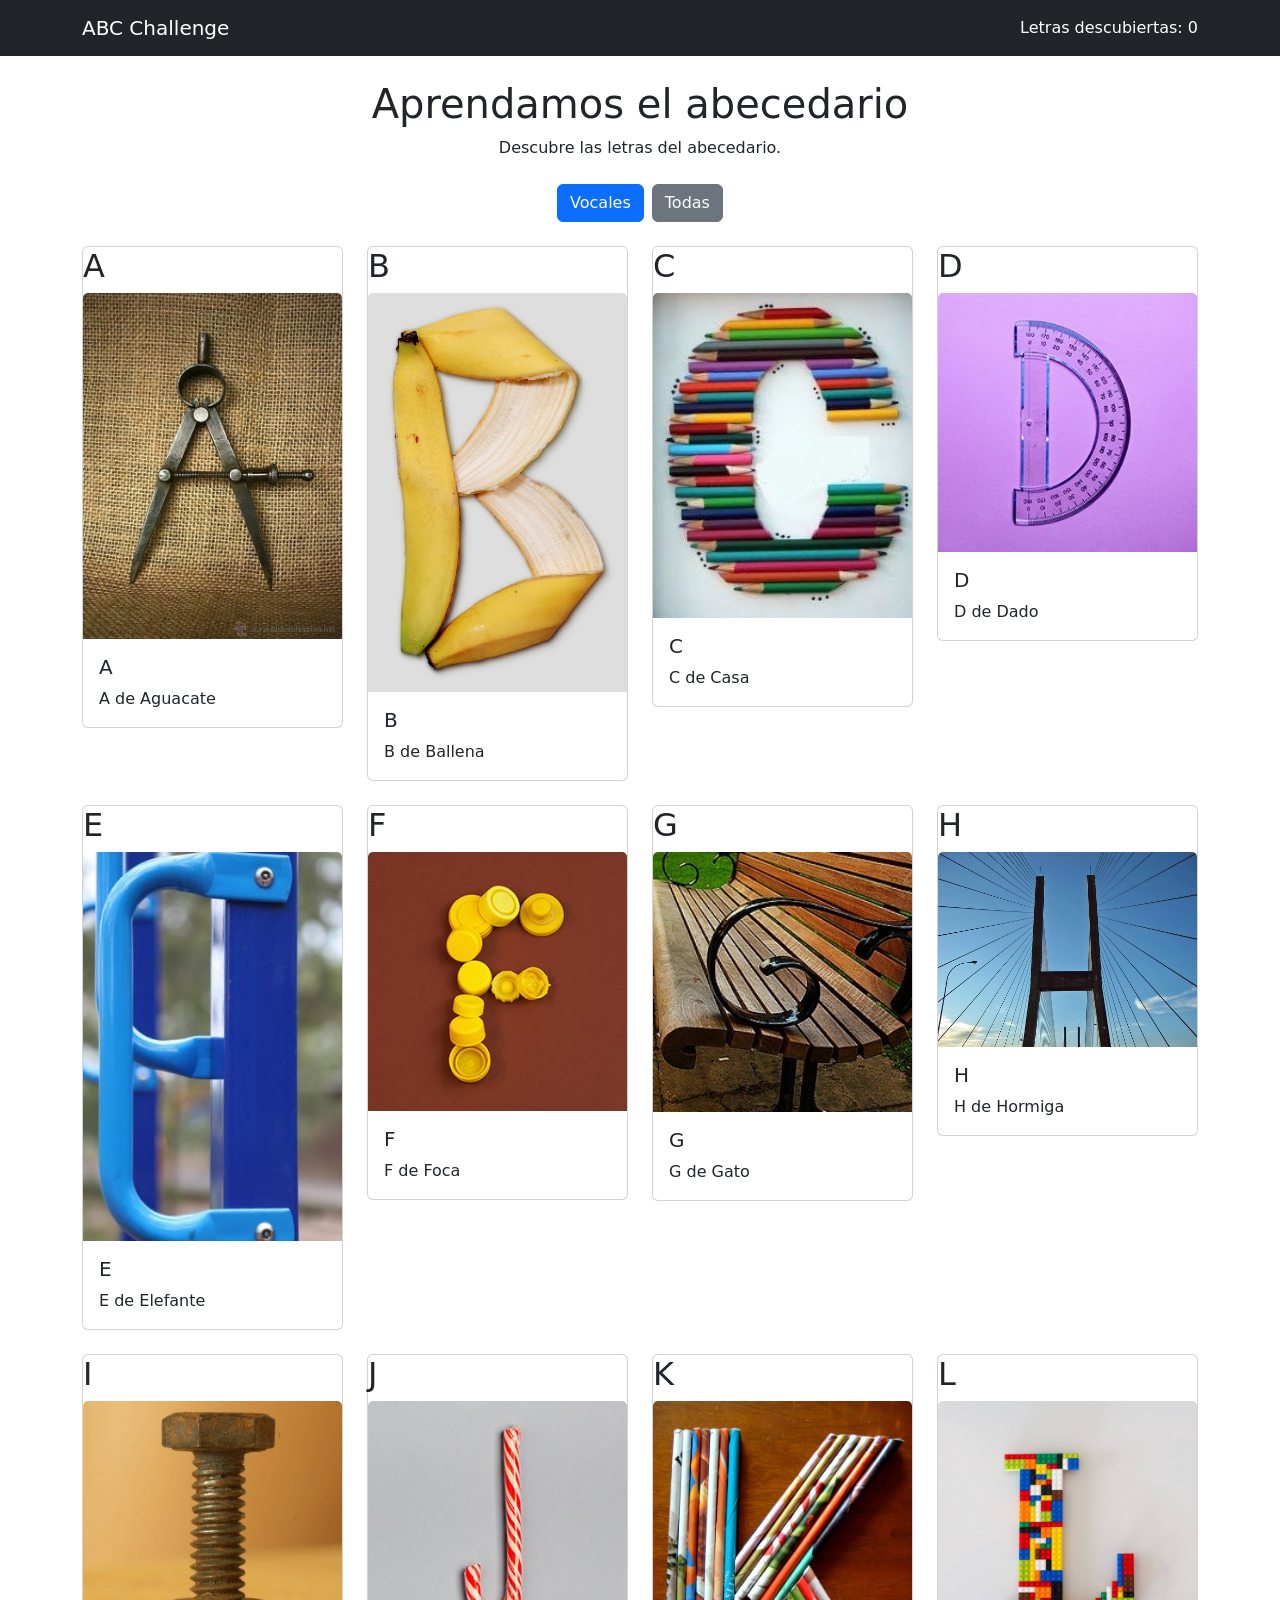
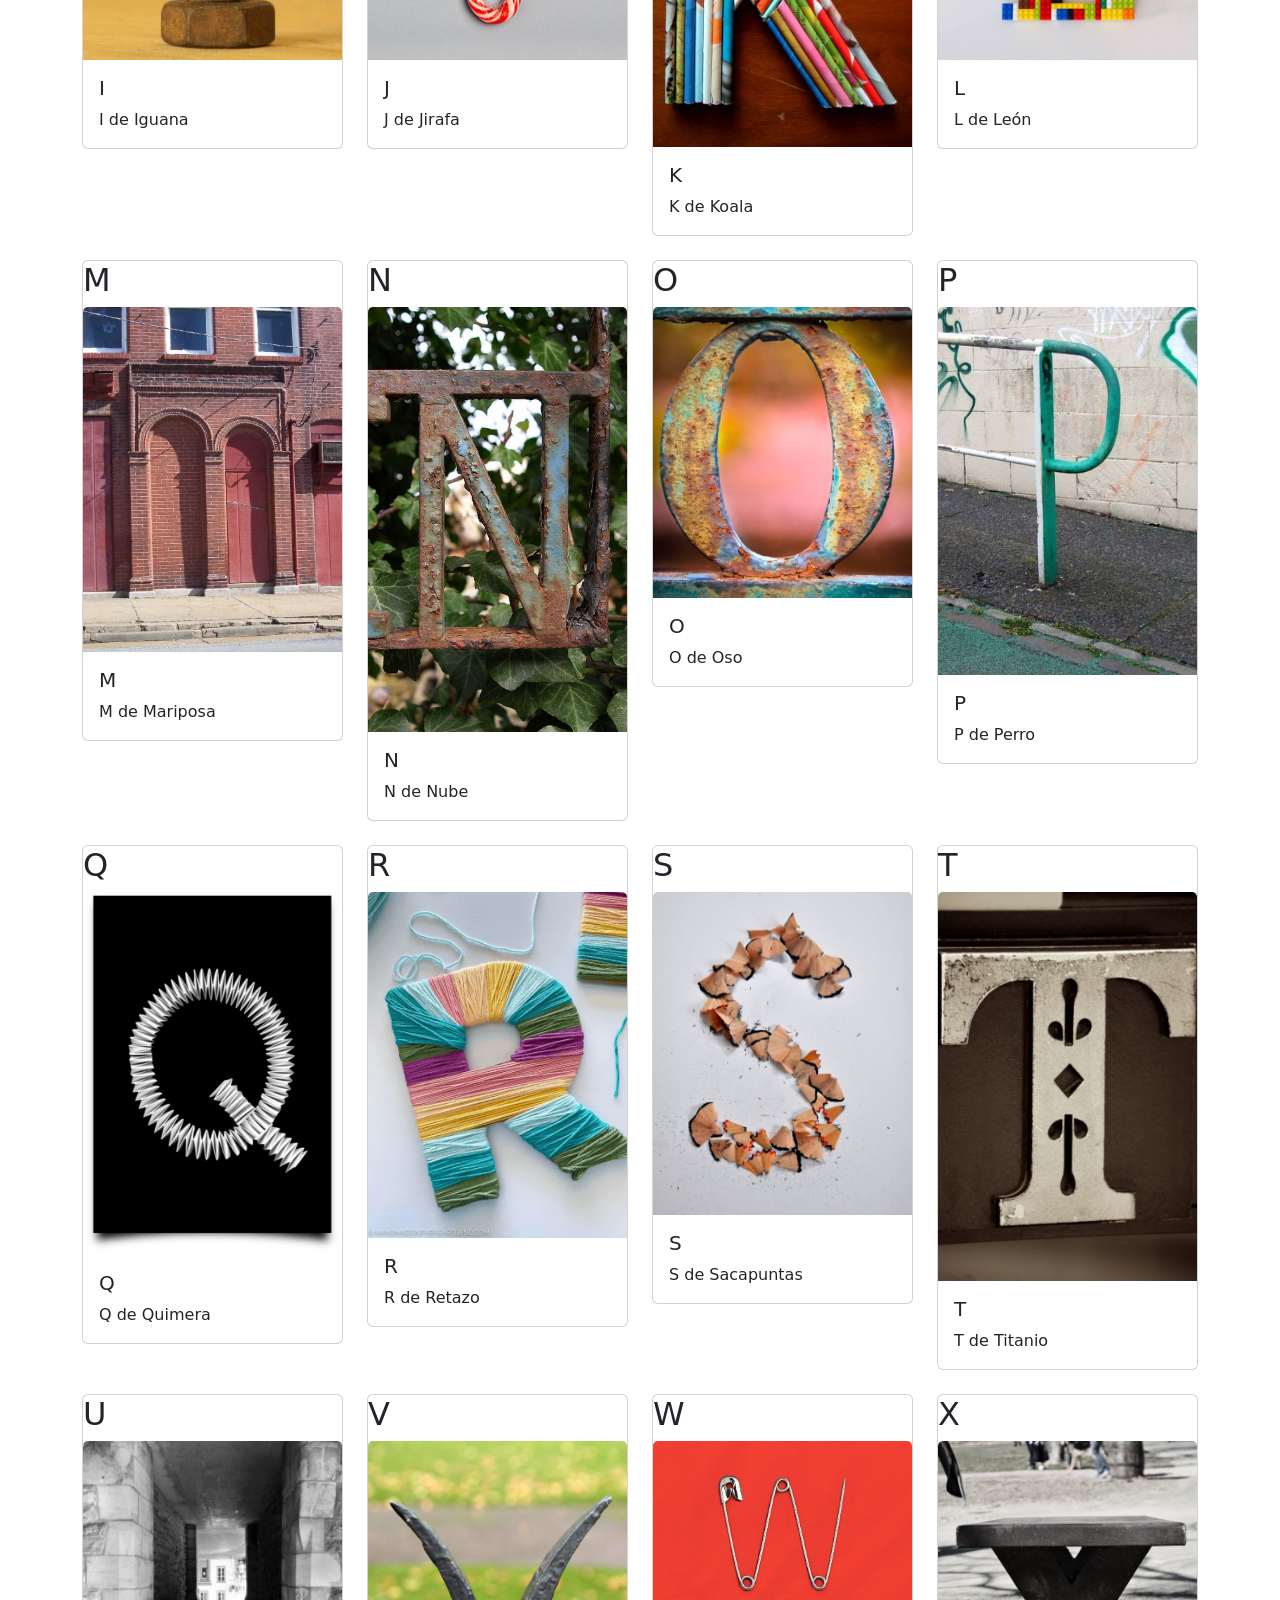
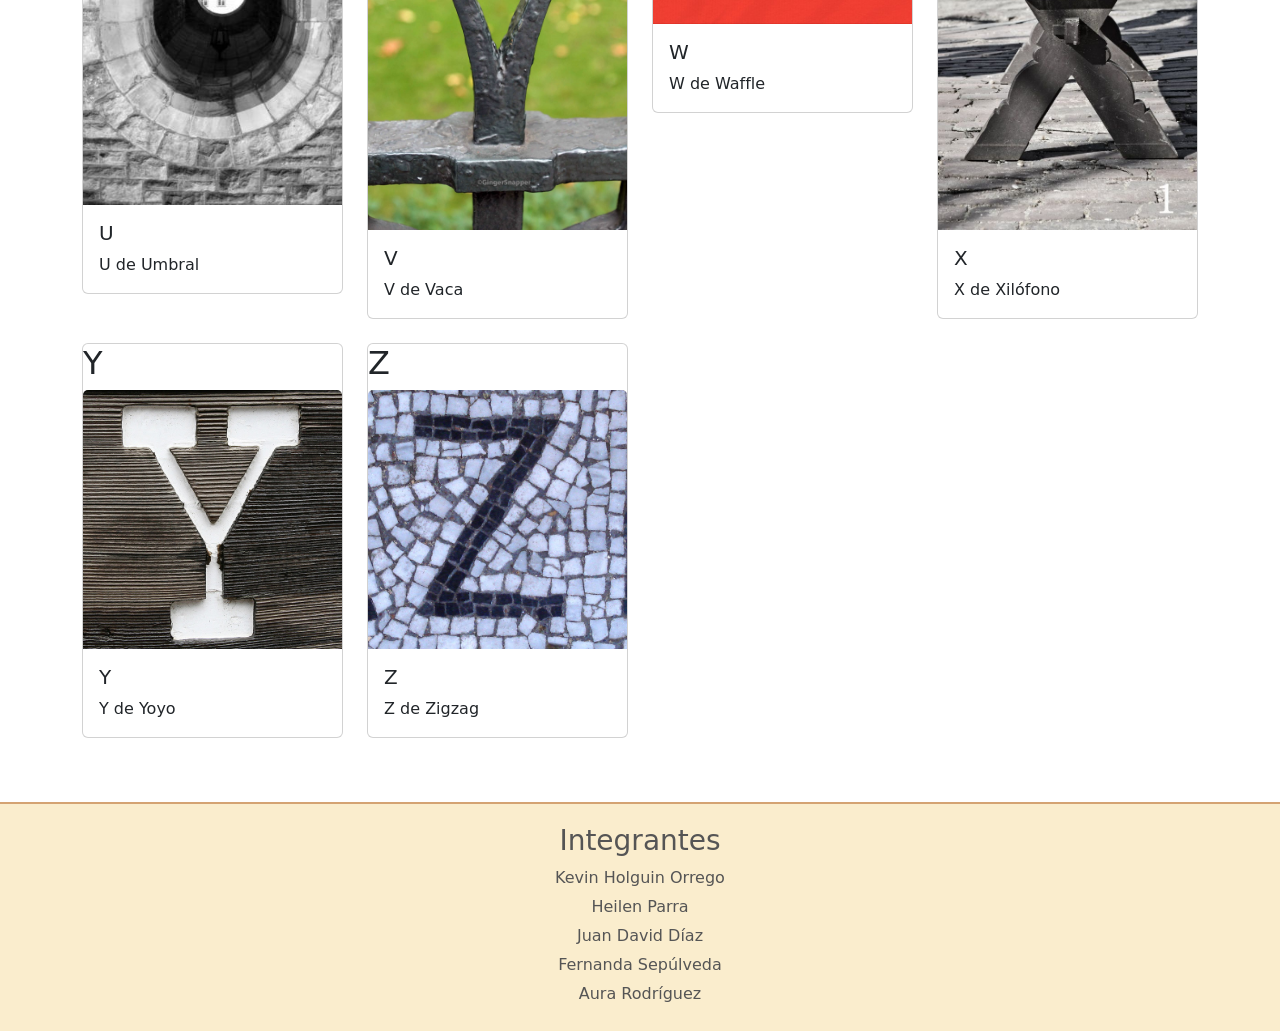
==== index.html @ 97fdddea "feat: update alphabet page and footer" ====
<!DOCTYPE html>
<html lang="es">

<head>
    <meta charset="UTF-8">
    <meta name="viewport" content="width=device-width, initial-scale=1.0">

    <title>ABC Challenge - Grupo 1</title>

    <!-- Bootstrap -->
    <link
        href="https://cdn.jsdelivr.net/npm/bootstrap@5.3.8/dist/css/bootstrap.min.css"
        rel="stylesheet"
        integrity="sha384-sRIl4kxILFvY47J16cr9ZwB07vP4J8+LH7qKQnuqkuIAvNWLzeN8tE5YBujZqJLB"
        crossorigin="anonymous"
    >

    <!-- CSS propio -->
    <link rel="stylesheet" href="style.css">
</head>

<body>

    <!-- ==================== NAVBAR ==================== -->

    <nav class="navbar navbar-dark bg-dark">
        <div class="container">

            <a class="navbar-brand" href="#">
                ABC Challenge
            </a>

            <span class="navbar-text text-white">
                Letras descubiertas:
                <span id="contador">0</span>
            </span>

        </div>
    </nav>


    <!-- ==================== CONTENIDO PRINCIPAL ==================== -->

    <main class="container py-4">

        <!-- Encabezado -->

        <header class="text-center mb-4">

            <h1>
                Aprendamos el abecedario
            </h1>

            <p>
                Descubre las letras del abecedario.
            </p>

        </header>


        <!-- ==================== FILTROS ==================== -->

        <div class="d-flex justify-content-center gap-2 mb-4">

            <button
                type="button"
                class="btn btn-primary"
                onclick="filtrarLetras('vocal')">
                Vocales
            </button>

            <button
                type="button"
                class="btn btn-secondary"
                onclick="filtrarLetras('todas')">
                Todas
            </button>

        </div>


        <!-- ==================== GALERÍA ==================== -->

        <section id="galeria" class="row g-4">


            <!-- ================================================= -->
            <!-- JUAN: A - F -->
            <!-- ================================================= -->


            <!-- A -->

            <div class="col-12 col-sm-6 col-md-4 col-lg-3">

                <div class="card flip-card" data-tipo="vocal">

                    <div class="card-front">
                        <h2>A</h2>
                    </div>

                    <div class="card-back">

                        <img
                            src="IMAGENES/Letra A.jpg"
                            class="card-img-top"
                            alt="Letra A">

                        <div class="card-body">

                            <h5 class="card-title">
                                A
                            </h5>

                            <p class="card-text">
                                A de Aguacate
                            </p>

                        </div>

                    </div>

                </div>

            </div>


            <!-- B -->

            <div class="col-12 col-sm-6 col-md-4 col-lg-3">

                <div class="card flip-card" data-tipo="consonante">

                    <div class="card-front">
                        <h2>B</h2>
                    </div>

                    <div class="card-back">

                        <img
                            src="IMAGENES/Letra B.jpg"
                            class="card-img-top"
                            alt="Letra B">

                        <div class="card-body">

                            <h5 class="card-title">
                                B
                            </h5>

                            <p class="card-text">
                                B de Ballena
                            </p>

                        </div>

                    </div>

                </div>

            </div>


            <!-- C -->

            <div class="col-12 col-sm-6 col-md-4 col-lg-3">

                <div class="card flip-card" data-tipo="consonante">

                    <div class="card-front">
                        <h2>C</h2>
                    </div>

                    <div class="card-back">

                        <img
                            src="IMAGENES/Letra C.jpg"
                            class="card-img-top"
                            alt="Letra C">

                        <div class="card-body">

                            <h5 class="card-title">
                                C
                            </h5>

                            <p class="card-text">
                                C de Casa
                            </p>

                        </div>

                    </div>

                </div>

            </div>


            <!-- D -->

            <div class="col-12 col-sm-6 col-md-4 col-lg-3">

                <div class="card flip-card" data-tipo="consonante">

                    <div class="card-front">
                        <h2>D</h2>
                    </div>

                    <div class="card-back">

                        <img
                            src="IMAGENES/Letra D.jpg"
                            class="card-img-top"
                            alt="Letra D">

                        <div class="card-body">

                            <h5 class="card-title">
                                D
                            </h5>

                            <p class="card-text">
                                D de Dado
                            </p>

                        </div>

                    </div>

                </div>

            </div>


            <!-- E -->

            <div class="col-12 col-sm-6 col-md-4 col-lg-3">

                <div class="card flip-card" data-tipo="vocal">

                    <div class="card-front">
                        <h2>E</h2>
                    </div>

                    <div class="card-back">

                        <img
                            src="IMAGENES/Letra E.jpg"
                            class="card-img-top"
                            alt="Letra E">

                        <div class="card-body">

                            <h5 class="card-title">
                                E
                            </h5>

                            <p class="card-text">
                                E de Elefante
                            </p>

                        </div>

                    </div>

                </div>

            </div>


            <!-- F -->

            <div class="col-12 col-sm-6 col-md-4 col-lg-3">

                <div class="card flip-card" data-tipo="consonante">

                    <div class="card-front">
                        <h2>F</h2>
                    </div>

                    <div class="card-back">

                        <img
                            src="IMAGENES/Letra F.jpg"
                            class="card-img-top"
                            alt="Letra F">

                        <div class="card-body">

                            <h5 class="card-title">
                                F
                            </h5>

                            <p class="card-text">
                                F de Foca
                            </p>

                        </div>

                    </div>

                </div>

            </div>


            <!-- ================================================= -->
            <!-- HEILEN: G - K -->
            <!-- ================================================= -->


            <!-- G -->

            <div class="col-12 col-sm-6 col-md-4 col-lg-3">

                <div class="card flip-card" data-tipo="consonante">

                    <div class="card-front">
                        <h2>G</h2>
                    </div>

                    <div class="card-back">

                        <img
                            src="IMAGENES/Letra G.jpg"
                            class="card-img-top"
                            alt="Letra G">

                        <div class="card-body">

                            <h5 class="card-title">
                                G
                            </h5>

                            <p class="card-text">
                                G de Gato
                            </p>

                        </div>

                    </div>

                </div>

            </div>


            <!-- H -->

            <div class="col-12 col-sm-6 col-md-4 col-lg-3">

                <div class="card flip-card" data-tipo="consonante">

                    <div class="card-front">
                        <h2>H</h2>
                    </div>

                    <div class="card-back">

                        <img
                            src="IMAGENES/Letra H.jpg"
                            class="card-img-top"
                            alt="Letra H">

                        <div class="card-body">

                            <h5 class="card-title">
                                H
                            </h5>

                            <p class="card-text">
                                H de Hormiga
                            </p>

                        </div>

                    </div>

                </div>

            </div>


            <!-- I -->

            <div class="col-12 col-sm-6 col-md-4 col-lg-3">

                <div class="card flip-card" data-tipo="vocal">

                    <div class="card-front">
                        <h2>I</h2>
                    </div>

                    <div class="card-back">

                        <img
                            src="IMAGENES/Letra I.jpg"
                            class="card-img-top"
                            alt="Letra I">

                        <div class="card-body">

                            <h5 class="card-title">
                                I
                            </h5>

                            <p class="card-text">
                                I de Iguana
                            </p>

                        </div>

                    </div>

                </div>

            </div>


            <!-- J -->

            <div class="col-12 col-sm-6 col-md-4 col-lg-3">

                <div class="card flip-card" data-tipo="consonante">

                    <div class="card-front">
                        <h2>J</h2>
                    </div>

                    <div class="card-back">

                        <img
                            src="IMAGENES/Letra J.jpg"
                            class="card-img-top"
                            alt="Letra J">

                        <div class="card-body">

                            <h5 class="card-title">
                                J
                            </h5>

                            <p class="card-text">
                                J de Jirafa
                            </p>

                        </div>

                    </div>

                </div>

            </div>


            <!-- K -->

            <div class="col-12 col-sm-6 col-md-4 col-lg-3">

                <div class="card flip-card" data-tipo="consonante">

                    <div class="card-front">
                        <h2>K</h2>
                    </div>

                    <div class="card-back">

                        <img
                            src="IMAGENES/Letra K.jpg"
                            class="card-img-top"
                            alt="Letra K">

                        <div class="card-body">

                            <h5 class="card-title">
                                K
                            </h5>

                            <p class="card-text">
                                K de Koala
                            </p>

                        </div>

                    </div>

                </div>

            </div>


            <!-- ================================================= -->
            <!-- FER: L - P -->
            <!-- ================================================= -->


            <!-- L -->

            <div class="col-12 col-sm-6 col-md-4 col-lg-3">

                <div class="card flip-card" data-tipo="consonante">

                    <div class="card-front">
                        <h2>L</h2>
                    </div>

                    <div class="card-back">

                        <img
                            src="IMAGENES/Letra L.jpg"
                            class="card-img-top"
                            alt="Letra L">

                        <div class="card-body">

                            <h5 class="card-title">
                                L
                            </h5>

                            <p class="card-text">
                                L de León
                            </p>

                        </div>

                    </div>

                </div>

            </div>


            <!-- M -->

            <div class="col-12 col-sm-6 col-md-4 col-lg-3">

                <div class="card flip-card" data-tipo="consonante">

                    <div class="card-front">
                        <h2>M</h2>
                    </div>

                    <div class="card-back">

                        <img
                            src="IMAGENES/Letra M.jpg"
                            class="card-img-top"
                            alt="Letra M">

                        <div class="card-body">

                            <h5 class="card-title">
                                M
                            </h5>

                            <p class="card-text">
                                M de Mariposa
                            </p>

                        </div>

                    </div>

                </div>

            </div>


            <!-- N -->

            <div class="col-12 col-sm-6 col-md-4 col-lg-3">

                <div class="card flip-card" data-tipo="consonante">

                    <div class="card-front">
                        <h2>N</h2>
                    </div>

                    <div class="card-back">

                        <img
                            src="IMAGENES/Letra N.jpg"
                            class="card-img-top"
                            alt="Letra N">

                        <div class="card-body">

                            <h5 class="card-title">
                                N
                            </h5>

                            <p class="card-text">
                                N de Nube
                            </p>

                        </div>

                    </div>

                </div>

            </div>


            <!-- O -->

            <div class="col-12 col-sm-6 col-md-4 col-lg-3">

                <div class="card flip-card" data-tipo="vocal">

                    <div class="card-front">
                        <h2>O</h2>
                    </div>

                    <div class="card-back">

                        <img
                            src="IMAGENES/Letra O.jpg"
                            class="card-img-top"
                            alt="Letra O">

                        <div class="card-body">

                            <h5 class="card-title">
                                O
                            </h5>

                            <p class="card-text">
                                O de Oso
                            </p>

                        </div>

                    </div>

                </div>

            </div>


            <!-- P -->

            <div class="col-12 col-sm-6 col-md-4 col-lg-3">

                <div class="card flip-card" data-tipo="consonante">

                    <div class="card-front">
                        <h2>P</h2>
                    </div>

                    <div class="card-back">

                        <img
                            src="IMAGENES/Letra P.jpg"
                            class="card-img-top"
                            alt="Letra P">

                        <div class="card-body">

                            <h5 class="card-title">
                                P
                            </h5>

                            <p class="card-text">
                                P de Perro
                            </p>

                        </div>

                    </div>

                </div>

            </div>


            <!-- ================================================= -->
            <!-- AURA: Q - U -->
            <!-- ================================================= -->


            <!-- Q -->

            <div class="col-12 col-sm-6 col-md-4 col-lg-3">

                <div class="card flip-card" data-tipo="consonante">

                    <div class="card-front">
                        <h2>Q</h2>
                    </div>

                    <div class="card-back">

                        <img
                            src="IMAGENES/Letra Q.jpg"
                            class="card-img-top"
                            alt="Letra Q">

                        <div class="card-body">

                            <h5 class="card-title">
                                Q
                            </h5>

                            <p class="card-text">
                                Q de Quimera
                            </p>

                        </div>

                    </div>

                </div>

            </div>


            <!-- R -->

            <div class="col-12 col-sm-6 col-md-4 col-lg-3">

                <div class="card flip-card" data-tipo="consonante">

                    <div class="card-front">
                        <h2>R</h2>
                    </div>

                    <div class="card-back">

                        <img
                            src="IMAGENES/Letra R.jpg"
                            class="card-img-top"
                            alt="Letra R">

                        <div class="card-body">

                            <h5 class="card-title">
                                R
                            </h5>

                            <p class="card-text">
                                R de Retazo
                            </p>

                        </div>

                    </div>

                </div>

            </div>


            <!-- S -->

            <div class="col-12 col-sm-6 col-md-4 col-lg-3">

                <div class="card flip-card" data-tipo="consonante">

                    <div class="card-front">
                        <h2>S</h2>
                    </div>

                    <div class="card-back">

                        <img
                            src="IMAGENES/Letra S.jpg"
                            class="card-img-top"
                            alt="Letra S">

                        <div class="card-body">

                            <h5 class="card-title">
                                S
                            </h5>

                            <p class="card-text">
                                S de Sacapuntas
                            </p>

                        </div>

                    </div>

                </div>

            </div>


            <!-- T -->

            <div class="col-12 col-sm-6 col-md-4 col-lg-3">

                <div class="card flip-card" data-tipo="consonante">

                    <div class="card-front">
                        <h2>T</h2>
                    </div>

                    <div class="card-back">

                        <img
                            src="IMAGENES/Letra T.jpg"
                            class="card-img-top"
                            alt="Letra T">

                        <div class="card-body">

                            <h5 class="card-title">
                                T
                            </h5>

                            <p class="card-text">
                                T de Titanio
                            </p>

                        </div>

                    </div>

                </div>

            </div>


            <!-- U -->

            <div class="col-12 col-sm-6 col-md-4 col-lg-3">

                <div class="card flip-card" data-tipo="vocal">

                    <div class="card-front">
                        <h2>U</h2>
                    </div>

                    <div class="card-back">

                        <img
                            src="IMAGENES/Letra U.jpg"
                            class="card-img-top"
                            alt="Letra U">

                        <div class="card-body">

                            <h5 class="card-title">
                                U
                            </h5>

                            <p class="card-text">
                                U de Umbral
                            </p>

                        </div>

                    </div>

                </div>

            </div>


            <!-- ================================================= -->
            <!-- KEVIN: V - Z -->
            <!-- ================================================= -->


            <!-- V -->

            <div class="col-12 col-sm-6 col-md-4 col-lg-3">

                <div class="card flip-card" data-tipo="consonante">

                    <div class="card-front">
                        <h2>V</h2>
                    </div>

                    <div class="card-back">

                        <img
                            src="IMAGENES/Letra V.jpg"
                            class="card-img-top"
                            alt="Letra V">

                        <div class="card-body">

                            <h5 class="card-title">
                                V
                            </h5>

                            <p class="card-text">
                                V de Vaca
                            </p>

                        </div>

                    </div>

                </div>

            </div>


            <!-- W -->

            <div class="col-12 col-sm-6 col-md-4 col-lg-3">

                <div class="card flip-card" data-tipo="consonante">

                    <div class="card-front">
                        <h2>W</h2>
                    </div>

                    <div class="card-back">

                        <img
                            src="IMAGENES/Letra W.jpg"
                            class="card-img-top"
                            alt="Letra W">

                        <div class="card-body">

                            <h5 class="card-title">
                                W
                            </h5>

                            <p class="card-text">
                                W de Waffle
                            </p>

                        </div>

                    </div>

                </div>

            </div>


            <!-- X -->

            <div class="col-12 col-sm-6 col-md-4 col-lg-3">

                <div class="card flip-card" data-tipo="consonante">

                    <div class="card-front">
                        <h2>X</h2>
                    </div>

                    <div class="card-back">

                        <img
                            src="IMAGENES/Letra X.jpg"
                            class="card-img-top"
                            alt="Letra X">

                        <div class="card-body">

                            <h5 class="card-title">
                                X
                            </h5>

                            <p class="card-text">
                                X de Xilófono
                            </p>

                        </div>

                    </div>

                </div>

            </div>


            <!-- Y -->

            <div class="col-12 col-sm-6 col-md-4 col-lg-3">

                <div class="card flip-card" data-tipo="consonante">

                    <div class="card-front">
                        <h2>Y</h2>
                    </div>

                    <div class="card-back">

                        <img
                            src="IMAGENES/Letra Y.jpg"
                            class="card-img-top"
                            alt="Letra Y">

                        <div class="card-body">

                            <h5 class="card-title">
                                Y
                            </h5>

                            <p class="card-text">
                                Y de Yoyo
                            </p>

                        </div>

                    </div>

                </div>

            </div>


            <!-- Z -->

            <div class="col-12 col-sm-6 col-md-4 col-lg-3">

                <div class="card flip-card" data-tipo="consonante">

                    <div class="card-front">
                        <h2>Z</h2>
                    </div>

                    <div class="card-back">

                        <img
                            src="IMAGENES/Letra Z.jpg"
                            class="card-img-top"
                            alt="Letra Z">

                        <div class="card-body">

                            <h5 class="card-title">
                                Z
                            </h5>

                            <p class="card-text">
                                Z de Zigzag
                            </p>

                        </div>

                    </div>

                </div>

            </div>

        </section>

    </main>


    <!-- ==================== FOOTER ==================== -->

    <footer>

        <h3>Integrantes</h3>

        <ul>

            <li>Kevin Holguin Orrego</li>
            <li>Heilen Parra</li>
            <li>Juan David Díaz</li>
            <li>Fernanda Sepúlveda</li>
            <li>Aura Rodríguez</li>

        </ul>

    </footer>


    <!-- ==================== JAVASCRIPT ==================== -->

    <script src="script.js"></script>

</body>

</html>
---- style.css ----
footer {
    background-color: #faedcd;
    color: #555;
    text-align: center;
    padding: 20px;
    margin-top: 40px;
    border-top: 2px solid #d4a373;
}

footer ul {
    list-style: none;
    padding: 0;
    margin: 0;
}

footer li {
    margin: 5px 0;
}
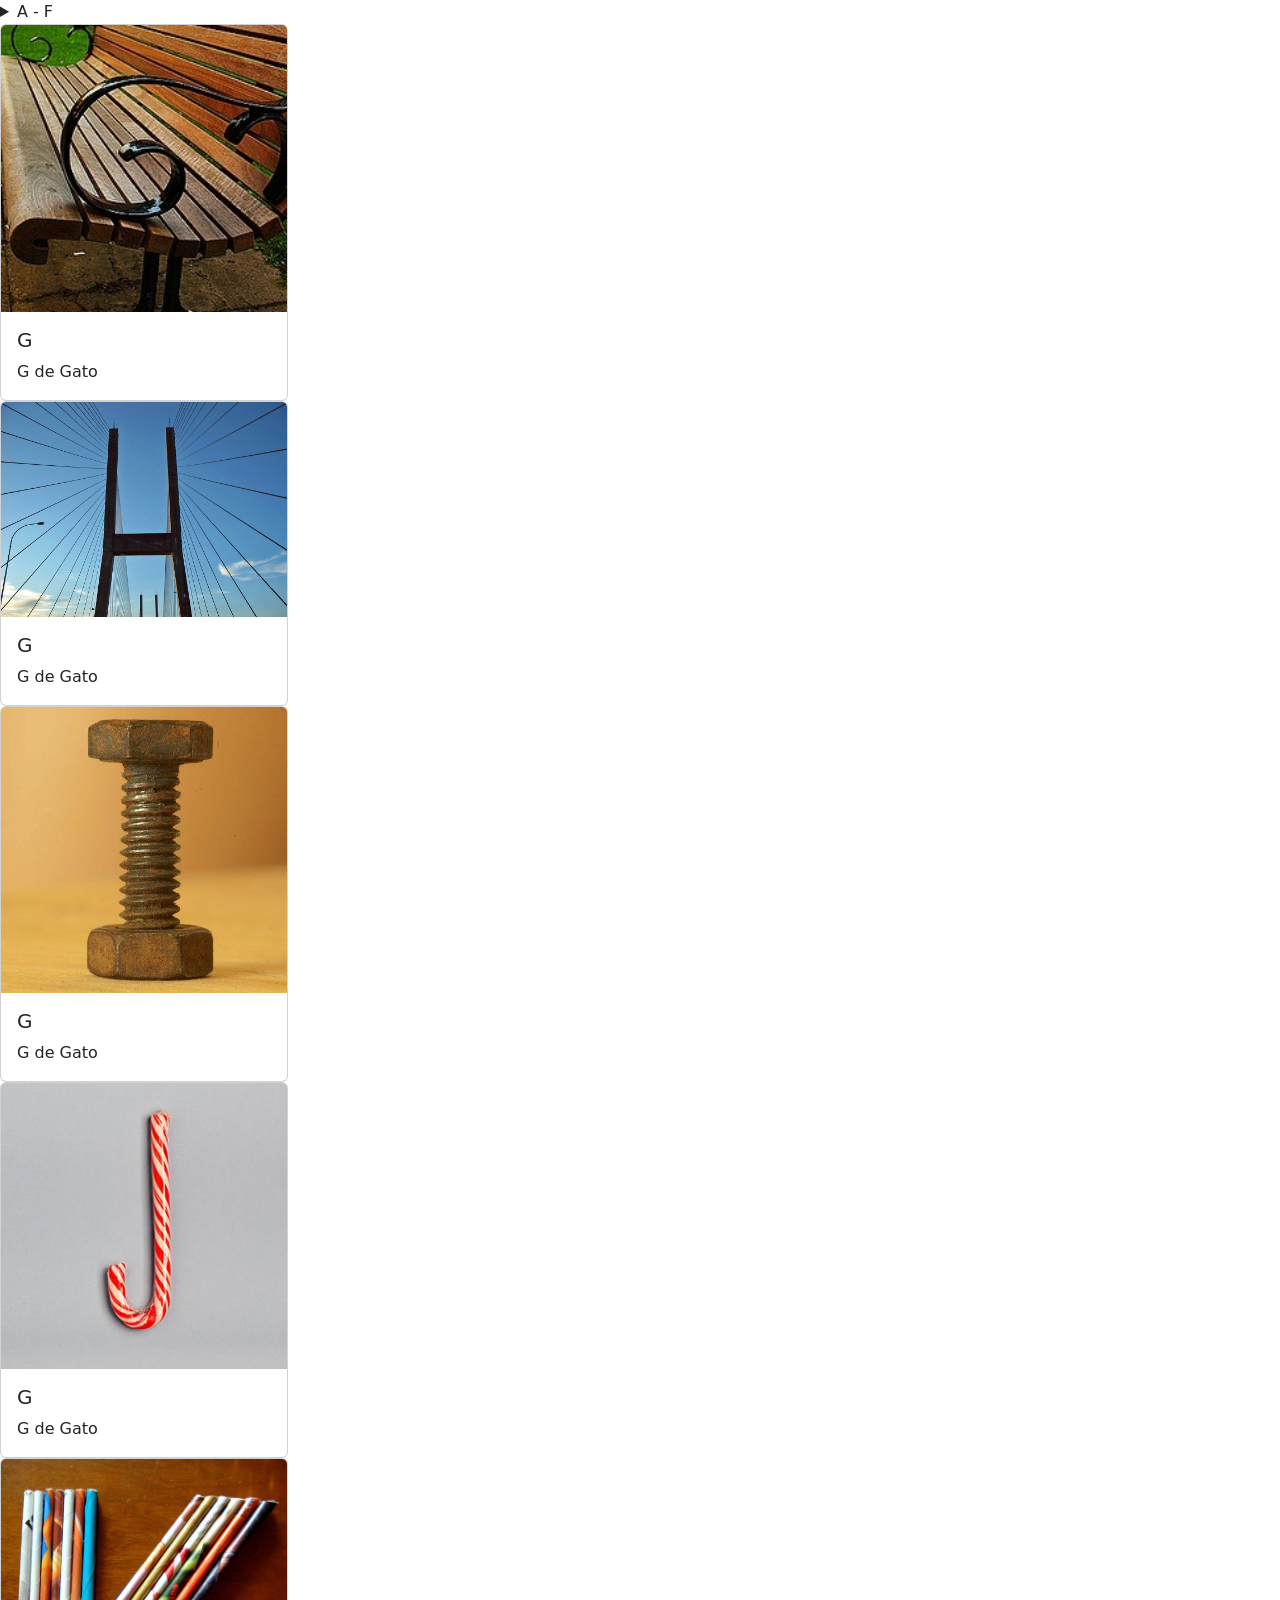
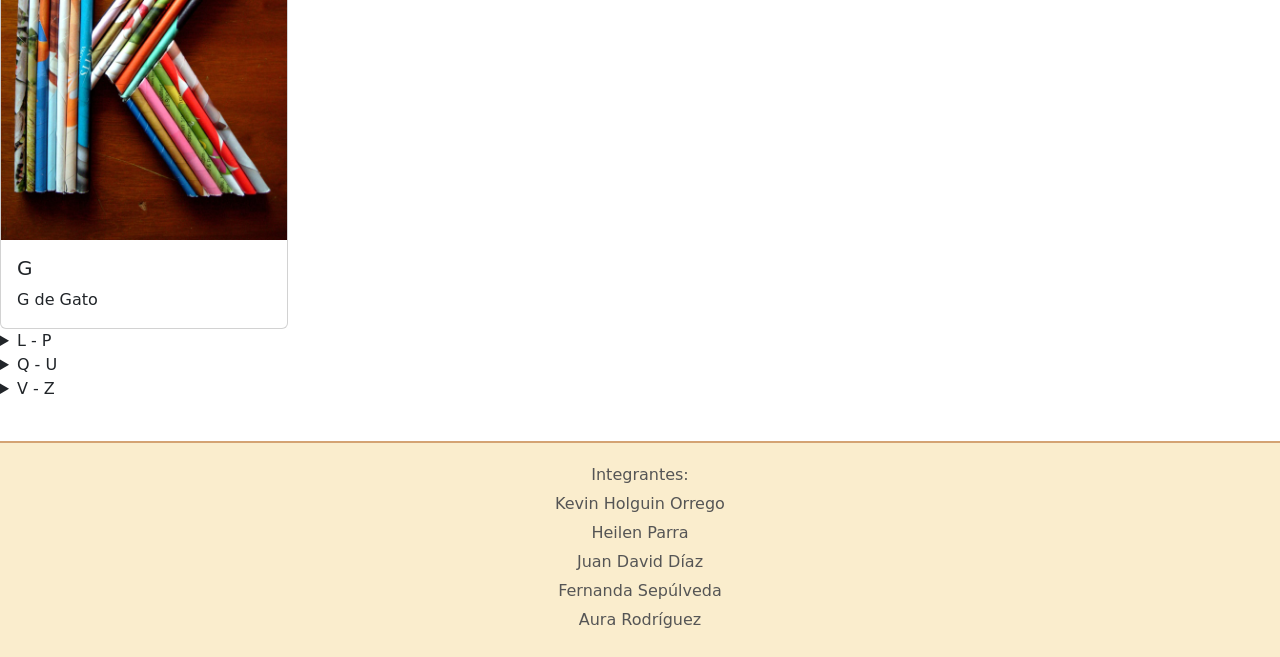
==== commit 7fa8f8df: "Fix image paths in index.html" ====
--- a/index.html
+++ b/index.html
@@ -1,1077 +1,206 @@
 <!DOCTYPE html>
-<html lang="es">
-
+<html lang="en">
 <head>
     <meta charset="UTF-8">
     <meta name="viewport" content="width=device-width, initial-scale=1.0">
-
-    <title>ABC Challenge - Grupo 1</title>
-
-    <!-- Bootstrap -->
-    <link
-        href="https://cdn.jsdelivr.net/npm/bootstrap@5.3.8/dist/css/bootstrap.min.css"
-        rel="stylesheet"
-        integrity="sha384-sRIl4kxILFvY47J16cr9ZwB07vP4J8+LH7qKQnuqkuIAvNWLzeN8tE5YBujZqJLB"
-        crossorigin="anonymous"
-    >
-
-    <!-- CSS propio -->
+    <title>Laboratorio ABC - Grupo 1</title>
+    <link href="https://cdn.jsdelivr.net/npm/bootstrap@5.3.8/dist/css/bootstrap.min.css" rel="stylesheet" integrity="sha384-sRIl4kxILFvY47J16cr9ZwB07vP4J8+LH7qKQnuqkuIAvNWLzeN8tE5YBujZqJLB" crossorigin="anonymous">
     <link rel="stylesheet" href="style.css">
 </head>
 
+
+
 <body>
-
-    <!-- ==================== NAVBAR ==================== -->
-
-    <nav class="navbar navbar-dark bg-dark">
-        <div class="container">
-
-            <a class="navbar-brand" href="#">
-                ABC Challenge
-            </a>
-
-            <span class="navbar-text text-white">
-                Letras descubiertas:
-                <span id="contador">0</span>
-            </span>
-
-        </div>
-    </nav>
-
-
-    <!-- ==================== CONTENIDO PRINCIPAL ==================== -->
-
-    <main class="container py-4">
-
-        <!-- Encabezado -->
-
-        <header class="text-center mb-4">
-
-            <h1>
-                Aprendamos el abecedario
-            </h1>
-
-            <p>
-                Descubre las letras del abecedario.
-            </p>
-
-        </header>
-
-
-        <!-- ==================== FILTROS ==================== -->
-
-        <div class="d-flex justify-content-center gap-2 mb-4">
-
-            <button
-                type="button"
-                class="btn btn-primary"
-                onclick="filtrarLetras('vocal')">
-                Vocales
-            </button>
-
-            <button
-                type="button"
-                class="btn btn-secondary"
-                onclick="filtrarLetras('todas')">
-                Todas
-            </button>
-
-        </div>
-
-
-        <!-- ==================== GALERÍA ==================== -->
-
-        <section id="galeria" class="row g-4">
-
-
-            <!-- ================================================= -->
-            <!-- JUAN: A - F -->
-            <!-- ================================================= -->
-
-
-            <!-- A -->
-
-            <div class="col-12 col-sm-6 col-md-4 col-lg-3">
-
-                <div class="card flip-card" data-tipo="vocal">
-
-                    <div class="card-front">
-                        <h2>A</h2>
-                    </div>
-
-                    <div class="card-back">
-
-                        <img
-                            src="IMAGENES/Letra A.jpg"
-                            class="card-img-top"
-                            alt="Letra A">
-
-                        <div class="card-body">
-
-                            <h5 class="card-title">
-                                A
-                            </h5>
-
-                            <p class="card-text">
-                                A de Aguacate
-                            </p>
-
-                        </div>
-
-                    </div>
-
-                </div>
-
-            </div>
-
-
-            <!-- B -->
-
-            <div class="col-12 col-sm-6 col-md-4 col-lg-3">
-
-                <div class="card flip-card" data-tipo="consonante">
-
-                    <div class="card-front">
-                        <h2>B</h2>
-                    </div>
-
-                    <div class="card-back">
-
-                        <img
-                            src="IMAGENES/Letra B.jpg"
-                            class="card-img-top"
-                            alt="Letra B">
-
-                        <div class="card-body">
-
-                            <h5 class="card-title">
-                                B
-                            </h5>
-
-                            <p class="card-text">
-                                B de Ballena
-                            </p>
-
-                        </div>
-
-                    </div>
-
-                </div>
-
-            </div>
-
-
-            <!-- C -->
-
-            <div class="col-12 col-sm-6 col-md-4 col-lg-3">
-
-                <div class="card flip-card" data-tipo="consonante">
-
-                    <div class="card-front">
-                        <h2>C</h2>
-                    </div>
-
-                    <div class="card-back">
-
-                        <img
-                            src="IMAGENES/Letra C.jpg"
-                            class="card-img-top"
-                            alt="Letra C">
-
-                        <div class="card-body">
-
-                            <h5 class="card-title">
-                                C
-                            </h5>
-
-                            <p class="card-text">
-                                C de Casa
-                            </p>
-
-                        </div>
-
-                    </div>
-
-                </div>
-
-            </div>
-
-
-            <!-- D -->
-
-            <div class="col-12 col-sm-6 col-md-4 col-lg-3">
-
-                <div class="card flip-card" data-tipo="consonante">
-
-                    <div class="card-front">
-                        <h2>D</h2>
-                    </div>
-
-                    <div class="card-back">
-
-                        <img
-                            src="IMAGENES/Letra D.jpg"
-                            class="card-img-top"
-                            alt="Letra D">
-
-                        <div class="card-body">
-
-                            <h5 class="card-title">
-                                D
-                            </h5>
-
-                            <p class="card-text">
-                                D de Dado
-                            </p>
-
-                        </div>
-
-                    </div>
-
-                </div>
-
-            </div>
-
-
-            <!-- E -->
-
-            <div class="col-12 col-sm-6 col-md-4 col-lg-3">
-
-                <div class="card flip-card" data-tipo="vocal">
-
-                    <div class="card-front">
-                        <h2>E</h2>
-                    </div>
-
-                    <div class="card-back">
-
-                        <img
-                            src="IMAGENES/Letra E.jpg"
-                            class="card-img-top"
-                            alt="Letra E">
-
-                        <div class="card-body">
-
-                            <h5 class="card-title">
-                                E
-                            </h5>
-
-                            <p class="card-text">
-                                E de Elefante
-                            </p>
-
-                        </div>
-
-                    </div>
-
-                </div>
-
-            </div>
-
-
-            <!-- F -->
-
-            <div class="col-12 col-sm-6 col-md-4 col-lg-3">
-
-                <div class="card flip-card" data-tipo="consonante">
-
-                    <div class="card-front">
-                        <h2>F</h2>
-                    </div>
-
-                    <div class="card-back">
-
-                        <img
-                            src="IMAGENES/Letra F.jpg"
-                            class="card-img-top"
-                            alt="Letra F">
-
-                        <div class="card-body">
-
-                            <h5 class="card-title">
-                                F
-                            </h5>
-
-                            <p class="card-text">
-                                F de Foca
-                            </p>
-
-                        </div>
-
-                    </div>
-
-                </div>
-
-            </div>
-
-
-            <!-- ================================================= -->
-            <!-- HEILEN: G - K -->
-            <!-- ================================================= -->
-
-
-            <!-- G -->
-
-            <div class="col-12 col-sm-6 col-md-4 col-lg-3">
-
-                <div class="card flip-card" data-tipo="consonante">
-
-                    <div class="card-front">
-                        <h2>G</h2>
-                    </div>
-
-                    <div class="card-back">
-
-                        <img
-                            src="IMAGENES/Letra G.jpg"
-                            class="card-img-top"
-                            alt="Letra G">
-
-                        <div class="card-body">
-
-                            <h5 class="card-title">
-                                G
-                            </h5>
-
-                            <p class="card-text">
-                                G de Gato
-                            </p>
-
-                        </div>
-
-                    </div>
-
-                </div>
-
-            </div>
-
-
-            <!-- H -->
-
-            <div class="col-12 col-sm-6 col-md-4 col-lg-3">
-
-                <div class="card flip-card" data-tipo="consonante">
-
-                    <div class="card-front">
-                        <h2>H</h2>
-                    </div>
-
-                    <div class="card-back">
-
-                        <img
-                            src="IMAGENES/Letra H.jpg"
-                            class="card-img-top"
-                            alt="Letra H">
-
-                        <div class="card-body">
-
-                            <h5 class="card-title">
-                                H
-                            </h5>
-
-                            <p class="card-text">
-                                H de Hormiga
-                            </p>
-
-                        </div>
-
-                    </div>
-
-                </div>
-
-            </div>
-
-
-            <!-- I -->
-
-            <div class="col-12 col-sm-6 col-md-4 col-lg-3">
-
-                <div class="card flip-card" data-tipo="vocal">
-
-                    <div class="card-front">
-                        <h2>I</h2>
-                    </div>
-
-                    <div class="card-back">
-
-                        <img
-                            src="IMAGENES/Letra I.jpg"
-                            class="card-img-top"
-                            alt="Letra I">
-
-                        <div class="card-body">
-
-                            <h5 class="card-title">
-                                I
-                            </h5>
-
-                            <p class="card-text">
-                                I de Iguana
-                            </p>
-
-                        </div>
-
-                    </div>
-
-                </div>
-
-            </div>
-
-
-            <!-- J -->
-
-            <div class="col-12 col-sm-6 col-md-4 col-lg-3">
-
-                <div class="card flip-card" data-tipo="consonante">
-
-                    <div class="card-front">
-                        <h2>J</h2>
-                    </div>
-
-                    <div class="card-back">
-
-                        <img
-                            src="IMAGENES/Letra J.jpg"
-                            class="card-img-top"
-                            alt="Letra J">
-
-                        <div class="card-body">
-
-                            <h5 class="card-title">
-                                J
-                            </h5>
-
-                            <p class="card-text">
-                                J de Jirafa
-                            </p>
-
-                        </div>
-
-                    </div>
-
-                </div>
-
-            </div>
-
-
-            <!-- K -->
-
-            <div class="col-12 col-sm-6 col-md-4 col-lg-3">
-
-                <div class="card flip-card" data-tipo="consonante">
-
-                    <div class="card-front">
-                        <h2>K</h2>
-                    </div>
-
-                    <div class="card-back">
-
-                        <img
-                            src="IMAGENES/Letra K.jpg"
-                            class="card-img-top"
-                            alt="Letra K">
-
-                        <div class="card-body">
-
-                            <h5 class="card-title">
-                                K
-                            </h5>
-
-                            <p class="card-text">
-                                K de Koala
-                            </p>
-
-                        </div>
-
-                    </div>
-
-                </div>
-
-            </div>
-
-
-            <!-- ================================================= -->
-            <!-- FER: L - P -->
-            <!-- ================================================= -->
-
-
-            <!-- L -->
-
-            <div class="col-12 col-sm-6 col-md-4 col-lg-3">
-
-                <div class="card flip-card" data-tipo="consonante">
-
-                    <div class="card-front">
-                        <h2>L</h2>
-                    </div>
-
-                    <div class="card-back">
-
-                        <img
-                            src="IMAGENES/Letra L.jpg"
-                            class="card-img-top"
-                            alt="Letra L">
-
-                        <div class="card-body">
-
-                            <h5 class="card-title">
-                                L
-                            </h5>
-
-                            <p class="card-text">
-                                L de León
-                            </p>
-
-                        </div>
-
-                    </div>
-
-                </div>
-
-            </div>
-
-
-            <!-- M -->
-
-            <div class="col-12 col-sm-6 col-md-4 col-lg-3">
-
-                <div class="card flip-card" data-tipo="consonante">
-
-                    <div class="card-front">
-                        <h2>M</h2>
-                    </div>
-
-                    <div class="card-back">
-
-                        <img
-                            src="IMAGENES/Letra M.jpg"
-                            class="card-img-top"
-                            alt="Letra M">
-
-                        <div class="card-body">
-
-                            <h5 class="card-title">
-                                M
-                            </h5>
-
-                            <p class="card-text">
-                                M de Mariposa
-                            </p>
-
-                        </div>
-
-                    </div>
-
-                </div>
-
-            </div>
-
-
-            <!-- N -->
-
-            <div class="col-12 col-sm-6 col-md-4 col-lg-3">
-
-                <div class="card flip-card" data-tipo="consonante">
-
-                    <div class="card-front">
-                        <h2>N</h2>
-                    </div>
-
-                    <div class="card-back">
-
-                        <img
-                            src="IMAGENES/Letra N.jpg"
-                            class="card-img-top"
-                            alt="Letra N">
-
-                        <div class="card-body">
-
-                            <h5 class="card-title">
-                                N
-                            </h5>
-
-                            <p class="card-text">
-                                N de Nube
-                            </p>
-
-                        </div>
-
-                    </div>
-
-                </div>
-
-            </div>
-
-
-            <!-- O -->
-
-            <div class="col-12 col-sm-6 col-md-4 col-lg-3">
-
-                <div class="card flip-card" data-tipo="vocal">
-
-                    <div class="card-front">
-                        <h2>O</h2>
-                    </div>
-
-                    <div class="card-back">
-
-                        <img
-                            src="IMAGENES/Letra O.jpg"
-                            class="card-img-top"
-                            alt="Letra O">
-
-                        <div class="card-body">
-
-                            <h5 class="card-title">
-                                O
-                            </h5>
-
-                            <p class="card-text">
-                                O de Oso
-                            </p>
-
-                        </div>
-
-                    </div>
-
-                </div>
-
-            </div>
-
-
-            <!-- P -->
-
-            <div class="col-12 col-sm-6 col-md-4 col-lg-3">
-
-                <div class="card flip-card" data-tipo="consonante">
-
-                    <div class="card-front">
-                        <h2>P</h2>
-                    </div>
-
-                    <div class="card-back">
-
-                        <img
-                            src="IMAGENES/Letra P.jpg"
-                            class="card-img-top"
-                            alt="Letra P">
-
-                        <div class="card-body">
-
-                            <h5 class="card-title">
-                                P
-                            </h5>
-
-                            <p class="card-text">
-                                P de Perro
-                            </p>
-
-                        </div>
-
-                    </div>
-
-                </div>
-
-            </div>
-
-
-            <!-- ================================================= -->
-            <!-- AURA: Q - U -->
-            <!-- ================================================= -->
-
-
-            <!-- Q -->
-
-            <div class="col-12 col-sm-6 col-md-4 col-lg-3">
-
-                <div class="card flip-card" data-tipo="consonante">
-
-                    <div class="card-front">
-                        <h2>Q</h2>
-                    </div>
-
-                    <div class="card-back">
-
-                        <img
-                            src="IMAGENES/Letra Q.jpg"
-                            class="card-img-top"
-                            alt="Letra Q">
-
-                        <div class="card-body">
-
-                            <h5 class="card-title">
-                                Q
-                            </h5>
-
-                            <p class="card-text">
-                                Q de Quimera
-                            </p>
-
-                        </div>
-
-                    </div>
-
-                </div>
-
-            </div>
-
-
-            <!-- R -->
-
-            <div class="col-12 col-sm-6 col-md-4 col-lg-3">
-
-                <div class="card flip-card" data-tipo="consonante">
-
-                    <div class="card-front">
-                        <h2>R</h2>
-                    </div>
-
-                    <div class="card-back">
-
-                        <img
-                            src="IMAGENES/Letra R.jpg"
-                            class="card-img-top"
-                            alt="Letra R">
-
-                        <div class="card-body">
-
-                            <h5 class="card-title">
-                                R
-                            </h5>
-
-                            <p class="card-text">
-                                R de Retazo
-                            </p>
-
-                        </div>
-
-                    </div>
-
-                </div>
-
-            </div>
-
-
-            <!-- S -->
-
-            <div class="col-12 col-sm-6 col-md-4 col-lg-3">
-
-                <div class="card flip-card" data-tipo="consonante">
-
-                    <div class="card-front">
-                        <h2>S</h2>
-                    </div>
-
-                    <div class="card-back">
-
-                        <img
-                            src="IMAGENES/Letra S.jpg"
-                            class="card-img-top"
-                            alt="Letra S">
-
-                        <div class="card-body">
-
-                            <h5 class="card-title">
-                                S
-                            </h5>
-
-                            <p class="card-text">
-                                S de Sacapuntas
-                            </p>
-
-                        </div>
-
-                    </div>
-
-                </div>
-
-            </div>
-
-
-            <!-- T -->
-
-            <div class="col-12 col-sm-6 col-md-4 col-lg-3">
-
-                <div class="card flip-card" data-tipo="consonante">
-
-                    <div class="card-front">
-                        <h2>T</h2>
-                    </div>
-
-                    <div class="card-back">
-
-                        <img
-                            src="IMAGENES/Letra T.jpg"
-                            class="card-img-top"
-                            alt="Letra T">
-
-                        <div class="card-body">
-
-                            <h5 class="card-title">
-                                T
-                            </h5>
-
-                            <p class="card-text">
-                                T de Titanio
-                            </p>
-
-                        </div>
-
-                    </div>
-
-                </div>
-
-            </div>
-
-
-            <!-- U -->
-
-            <div class="col-12 col-sm-6 col-md-4 col-lg-3">
-
-                <div class="card flip-card" data-tipo="vocal">
-
-                    <div class="card-front">
-                        <h2>U</h2>
-                    </div>
-
-                    <div class="card-back">
-
-                        <img
-                            src="IMAGENES/Letra U.jpg"
-                            class="card-img-top"
-                            alt="Letra U">
-
-                        <div class="card-body">
-
-                            <h5 class="card-title">
-                                U
-                            </h5>
-
-                            <p class="card-text">
-                                U de Umbral
-                            </p>
-
-                        </div>
-
-                    </div>
-
-                </div>
-
-            </div>
-
-
-            <!-- ================================================= -->
-            <!-- KEVIN: V - Z -->
-            <!-- ================================================= -->
-
-
-            <!-- V -->
-
-            <div class="col-12 col-sm-6 col-md-4 col-lg-3">
-
-                <div class="card flip-card" data-tipo="consonante">
-
-                    <div class="card-front">
-                        <h2>V</h2>
-                    </div>
-
-                    <div class="card-back">
-
-                        <img
-                            src="IMAGENES/Letra V.jpg"
-                            class="card-img-top"
-                            alt="Letra V">
-
-                        <div class="card-body">
-
-                            <h5 class="card-title">
-                                V
-                            </h5>
-
-                            <p class="card-text">
-                                V de Vaca
-                            </p>
-
-                        </div>
-
-                    </div>
-
-                </div>
-
-            </div>
-
-
-            <!-- W -->
-
-            <div class="col-12 col-sm-6 col-md-4 col-lg-3">
-
-                <div class="card flip-card" data-tipo="consonante">
-
-                    <div class="card-front">
-                        <h2>W</h2>
-                    </div>
-
-                    <div class="card-back">
-
-                        <img
-                            src="IMAGENES/Letra W.jpg"
-                            class="card-img-top"
-                            alt="Letra W">
-
-                        <div class="card-body">
-
-                            <h5 class="card-title">
-                                W
-                            </h5>
-
-                            <p class="card-text">
-                                W de Waffle
-                            </p>
-
-                        </div>
-
-                    </div>
-
-                </div>
-
-            </div>
-
-
-            <!-- X -->
-
-            <div class="col-12 col-sm-6 col-md-4 col-lg-3">
-
-                <div class="card flip-card" data-tipo="consonante">
-
-                    <div class="card-front">
-                        <h2>X</h2>
-                    </div>
-
-                    <div class="card-back">
-
-                        <img
-                            src="IMAGENES/Letra X.jpg"
-                            class="card-img-top"
-                            alt="Letra X">
-
-                        <div class="card-body">
-
-                            <h5 class="card-title">
-                                X
-                            </h5>
-
-                            <p class="card-text">
-                                X de Xilófono
-                            </p>
-
-                        </div>
-
-                    </div>
-
-                </div>
-
-            </div>
-
-
-            <!-- Y -->
-
-            <div class="col-12 col-sm-6 col-md-4 col-lg-3">
-
-                <div class="card flip-card" data-tipo="consonante">
-
-                    <div class="card-front">
-                        <h2>Y</h2>
-                    </div>
-
-                    <div class="card-back">
-
-                        <img
-                            src="IMAGENES/Letra Y.jpg"
-                            class="card-img-top"
-                            alt="Letra Y">
-
-                        <div class="card-body">
-
-                            <h5 class="card-title">
-                                Y
-                            </h5>
-
-                            <p class="card-text">
-                                Y de Yoyo
-                            </p>
-
-                        </div>
-
-                    </div>
-
-                </div>
-
-            </div>
-
-
-            <!-- Z -->
-
-            <div class="col-12 col-sm-6 col-md-4 col-lg-3">
-
-                <div class="card flip-card" data-tipo="consonante">
-
-                    <div class="card-front">
-                        <h2>Z</h2>
-                    </div>
-
-                    <div class="card-back">
-
-                        <img
-                            src="IMAGENES/Letra Z.jpg"
-                            class="card-img-top"
-                            alt="Letra Z">
-
-                        <div class="card-body">
-
-                            <h5 class="card-title">
-                                Z
-                            </h5>
-
-                            <p class="card-text">
-                                Z de Zigzag
-                            </p>
-
-                        </div>
-
-                    </div>
-
-                </div>
-
-            </div>
-
-        </section>
-
-    </main>
-
-
-    <!-- ==================== FOOTER ==================== -->
-
-    <footer>
-
-        <h3>Integrantes</h3>
-
-        <ul>
-
-            <li>Kevin Holguin Orrego</li>
-            <li>Heilen Parra</li>
-            <li>Juan David Díaz</li>
-            <li>Fernanda Sepúlveda</li>
-            <li>Aura Rodríguez</li>
-
-        </ul>
-
-    </footer>
-
-
-    <!-- ==================== JAVASCRIPT ==================== -->
-
+    <!--Juan Díaz-->
+    <details>
+        <summary>A - F</summary>
+            <div class="card" style="width: 18rem;">
+                <img src="IMAGENES/Letra A.jpg" class="card-img-top" alt="Letra A">
+                <div class="card-body">
+                    <p class="card-text">A</p>
+                </div>
+            </div>
+            <div class="card" style="width: 18rem;">
+                <img src="IMAGENES/Letra B.jpg" class="card-img-top" alt="Letra B">
+                <div class="card-body">
+                    <p class="card-text">B</p>
+                </div>
+            </div>
+            <div class="card" style="width: 18rem;">
+                <img src="IMAGENES/Letra C.jpg" class="card-img-top" alt="Letra C">
+                <div class="card-body">
+                    <p class="card-text">C</p>
+                </div>
+            </div>
+            <div class="card" style="width: 18rem;">
+                <img src="IMAGENES/Letra D.jpg" class="card-img-top" alt="Letra D">
+                <div class="card-body">
+                    <p class="card-text">D</p>
+                </div>
+            </div>
+            <div class="card" style="width: 18rem;">
+                <img src="IMAGENES/Letra E.jpg" class="card-img-top" alt="Letra E">
+                <div class="card-body">
+                    <p class="card-text">E</p>
+                </div>
+            </div>
+            <div class="card" style="width: 18rem;">
+                <img src="IMAGENES/Letra F.jpg" class="card-img-top" alt="Letra F">
+                <div class="card-body">
+                    <p class="card-text">F</p>
+                </div>
+            </div>
+            <div class="card" style="width: 18rem;">
+                <img src="" class="card-img-top" alt="Letra G">
+                <div class="card-body">
+                    <p class="card-text">G</p>
+                </div>
+            </div>
+    </details>
+    <!--Heilen Parra-->
+<!-- letra G -->
+<div class="card" style="width: 18rem;">
+  <img src="IMAGENES/Letra G.jpg" class="card-img-top" alt="Letra G">
+  <div class="card-body">
+    <h5 class="card-title">G</h5>
+    <p class="card-text">G de Gato</p>
+  </div>
+</div>
+<!-- letra H -->
+<div class="card" style="width: 18rem;">
+  <img src="IMAGENES/Letra H.jpg" class="card-img-top" alt="Letra G">
+  <div class="card-body">
+    <h5 class="card-title">G</h5>
+    <p class="card-text">G de Gato</p>
+  </div>
+</div>
+<!-- letra H -->
+<div class="card" style="width: 18rem;">
+  <img src="IMAGENES/Letra I.jpg" class="card-img-top" alt="Letra G">
+  <div class="card-body">
+    <h5 class="card-title">G</h5>
+    <p class="card-text">G de Gato</p>
+  </div>
+</div>
+<!-- letra H -->
+<div class="card" style="width: 18rem;">
+  <img src="IMAGENES/Letra J.jpg" class="card-img-top" alt="Letra G">
+  <div class="card-body">
+    <h5 class="card-title">G</h5>
+    <p class="card-text">G de Gato</p>
+  </div>
+</div>
+<!-- letra K -->
+<div class="card" style="width: 18rem;">
+  <img src="IMAGENES/Letra K.jpg" class="card-img-top" alt="Letra K">
+  <div class="card-body">
+    <h5 class="card-title">G</h5>
+    <p class="card-text">G de Gato</p>
+  </div>
+</div>
+    <!--Fer-->
+    <details>
+        <summary>L - P</summary>
+        <p>L</p>
+        <p>M</p>
+        <p>N</p>
+        <p>O</p>
+        <p>P</p>       
+    </details>
+    <!--Aura-->
+    <!--Aura-->
+    <details>
+        <summary>Q - U</summary>
+            <p>Q</p>
+<div class="card" style="width: 18rem;">
+  <img src="IMAGENES/Letra Q.jpg" class="card-img-top" alt="Letra Q">
+  <div class="card-body">
+    <p class="card-text">'Q' de Quimera, El ratón quimera nació con dos tipos de ADN</p>
+  </div>
+</div>
+            <p>R</p>
+            <div class="card" style="width: 18rem;">
+  <img src="IMAGENES/Letra R.jpg" class="card-img-top" alt="Letra R">
+  <div class="card-body">
+    <p class="card-text">'R' de Retazo, Un retazo de tela puede abrigar un alma. </p>
+  </div>
+</div>
+            <p>S</p>
+            <div class="card" style="width: 18rem;">
+  <img src="IMAGENES/Letra S.jpg" class="card-img-top" alt="Letra S">
+  <div class="card-body">
+    <p class="card-text">'S' de Sacapuntas, Afilando ideas con mi viejo sacapuntas</p>
+  </div>
+</div>
+            <p>T</p>
+            <div class="card" style="width: 18rem;">
+  <img src="IMAGENES/Letra T.jpg" class="card-img-top" alt="Letra T">
+  <div class="card-body">
+    <p class="card-text">'T' de Titanio, Una voluntad de titanio no se quiebra ante nada</p>
+  </div>
+</div>
+            <p>U</p>
+            <div class="card" style="width: 18rem;">
+  <img src="IMAGENES/Letra U.jpg" class="card-img-top" alt="Letra U">
+  <div class="card-body">
+    <p class="card-text">'U' de Umbral, En el umbral de la noche se encienden los sueños.</p>
+  </div>
+</div>
+    </details>
     <script src="script.js"></script>
-
+    <!--Kevin-->
+    <details>
+        <summary>V - Z</summary>
+            <p>V</p>
+<div class="card" style="width: 18rem;">
+  <img src="IMAGENES/Letra V.jpg" class="card-img-top" alt="...">
+  <div class="card-body">
+    <p class="card-text">'V' de vaca, mira cómo se levanta en el aire como si fueran unos cuernitos</p>
+  </div>
+</div>
+            <p>W</p>
+            <div class="card" style="width: 18rem;">
+  <img src="IMAGENES/Letra W.jpg" class="card-img-top" alt="...">
+  <div class="card-body">
+    <p class="card-text">'W' de waffle, mira cómo se unen las líneas para formar picos y agujeritos </p>
+  </div>
+</div>
+            <p>X</p>
+            <div class="card" style="width: 18rem;">
+  <img src="IMAGENES/Letra X.jpg" class="card-img-top" alt="...">
+  <div class="card-body">
+    <p class="card-text">'X' de xilófono, mira cómo se cruzan las líneas para formar un sonido mágico</p>
+  </div>
+</div>
+            <p>Y</p>
+            <div class="card" style="width: 18rem;">
+  <img src="IMAGENES/Letra Y.jpg" class="card-img-top" alt="...">
+  <div class="card-body">
+    <p class="card-text">'Y' de yoyo, mira cómo se abre arriba como una flor</p>
+  </div>
+</div>
+            <p>Z</p>
+            <div class="card" style="width: 18rem;">
+  <img src="IMAGENES/Letra Z.jpg" class="card-img-top" alt="...">
+  <div class="card-body">
+    <p class="card-text">'Z' de zigzag, mira cómo sube y baja formando picos como una montaña.</p>
+  </div>
+</div>
+    </details>
+    <script src="script.js"></script>
 </body>
 
-</html>+<footer>
+
+    Integrantes:
+    <br>
+    <ul>
+    <li>Kevin Holguin Orrego</li>
+    <li>Heilen Parra</li>
+    <li>Juan David Díaz</li>
+    <li>Fernanda Sepúlveda</li>
+    <li>Aura Rodríguez</li>
+    </ul>
+</footer>
+
+</html>
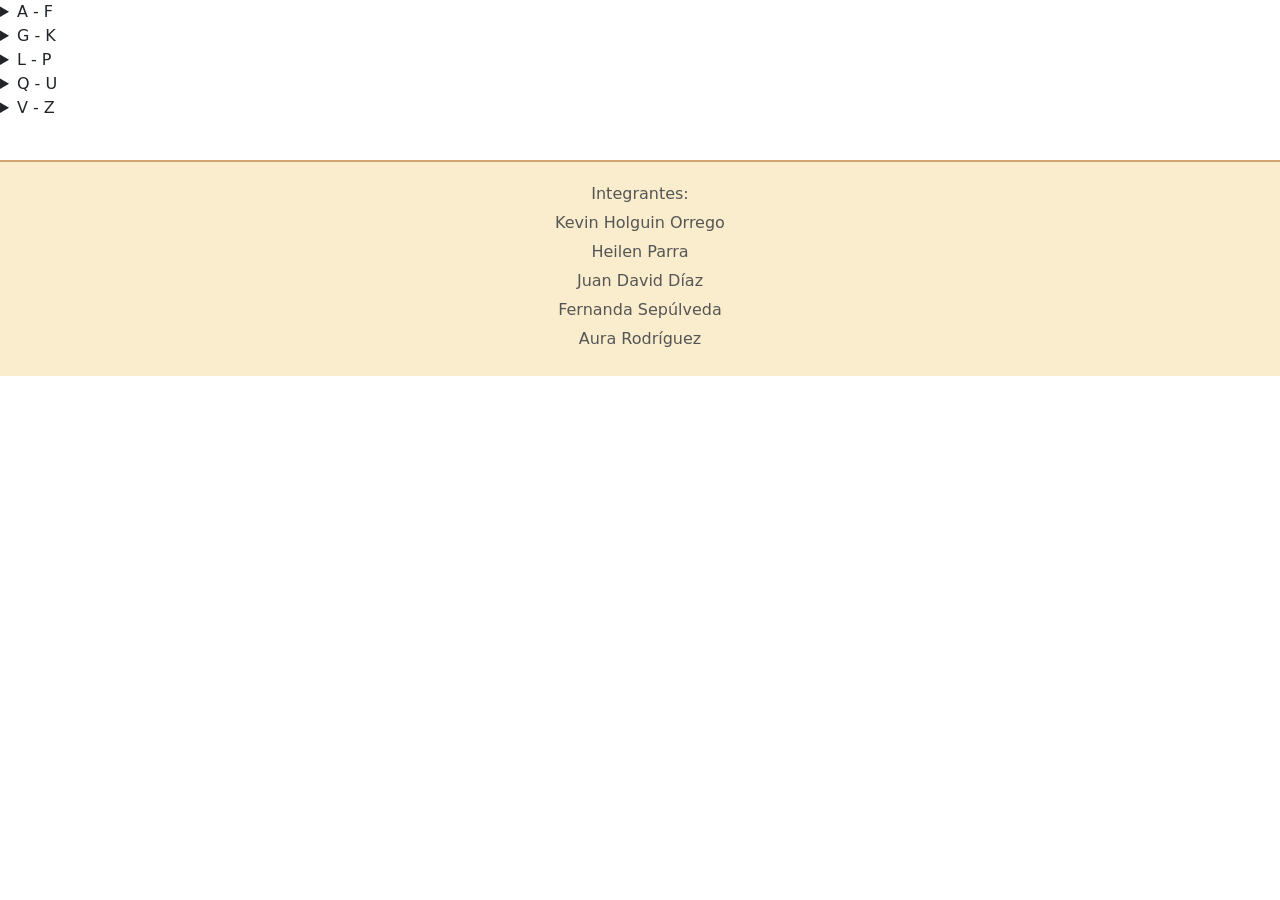
==== commit 3050c5f0: "ajustes" ====
--- a/index.html
+++ b/index.html
@@ -14,90 +14,86 @@
     <!--Juan Díaz-->
     <details>
         <summary>A - F</summary>
-            <div class="card" style="width: 18rem;">
+            <div class="card" data-tipo="vocal" style="width: 18rem;">
                 <img src="IMAGENES/Letra A.jpg" class="card-img-top" alt="Letra A">
                 <div class="card-body">
                     <p class="card-text">A</p>
                 </div>
             </div>
-            <div class="card" style="width: 18rem;">
+            <div class="card" data-tipo="consonant" style="width: 18rem;">
                 <img src="IMAGENES/Letra B.jpg" class="card-img-top" alt="Letra B">
                 <div class="card-body">
                     <p class="card-text">B</p>
                 </div>
             </div>
-            <div class="card" style="width: 18rem;">
+            <div class="card" data-tipo="consonant" style="width: 18rem;">
                 <img src="IMAGENES/Letra C.jpg" class="card-img-top" alt="Letra C">
                 <div class="card-body">
                     <p class="card-text">C</p>
                 </div>
             </div>
-            <div class="card" style="width: 18rem;">
+            <div class="card" data-tipo="consonant" style="width: 18rem;">
                 <img src="IMAGENES/Letra D.jpg" class="card-img-top" alt="Letra D">
                 <div class="card-body">
                     <p class="card-text">D</p>
                 </div>
             </div>
-            <div class="card" style="width: 18rem;">
+            <div class="card" data-tipo="vocal" style="width: 18rem;">
                 <img src="IMAGENES/Letra E.jpg" class="card-img-top" alt="Letra E">
                 <div class="card-body">
                     <p class="card-text">E</p>
                 </div>
             </div>
-            <div class="card" style="width: 18rem;">
+            <div class="card" data-tipo="consonant" style="width: 18rem;">
                 <img src="IMAGENES/Letra F.jpg" class="card-img-top" alt="Letra F">
                 <div class="card-body">
                     <p class="card-text">F</p>
                 </div>
             </div>
-            <div class="card" style="width: 18rem;">
-                <img src="" class="card-img-top" alt="Letra G">
+    </details>
+    <!--Heilen Parra-->
+    <details>
+        <summary>G - K</summary>
+            <div class="card" data-tipo="consonant" style="width: 18rem;">
+                <img src="/IMAGENES/Letra G.jpg" class="card-img-top" alt="Letra G">
                 <div class="card-body">
-                    <p class="card-text">G</p>
-                </div>
+                <h5 class="card-title">G</h5>
+                <p class="card-text">G de Gato</p>
+            </div>
+            </div>
+            <!-- letra H -->
+            <div class="card" data-tipo="consonant" style="width: 18rem;">
+            <img src="/IMAGENES/Letra H.jpg" class="card-img-top" alt="Letra H">
+            <div class="card-body">
+                <h5 class="card-title">H</h5>
+                <p class="card-text">H de Huevo</p>
+            </div>
+            </div>
+            <!-- letra I     -->
+            <div class="card" data-tipo="vocal" style="width: 18rem;">
+            <img src="/IMAGENES/Letra I.jpg" class="card-img-top" alt="Letra I">
+            <div class="card-body">
+                <h5 class="card-title">I</h5>
+                <p class="card-text">I de Iguana</p>
+            </div>
+            </div>
+            <!-- letra H -->
+            <div class="card" data-tipo="consonant" style="width: 18rem;">
+            <img src="/IMAGENES/Letra J.jpg" class="card-img-top" alt="Letra J">
+            <div class="card-body">
+                <h5 class="card-title">J</h5>
+                <p class="card-text">J de Jirafa</p>
+            </div>
+            </div>
+            <!-- letra K -->
+            <div class="card" data-tipo="consonant" style="width: 18rem;">
+            <img src="/IMAGENES/Letra K.jpg" class="card-img-top" alt="Letra K">
+            <div class="card-body">
+                <h5 class="card-title">K</h5>
+                <p class="card-text">K de Kilo</p>
+            </div>
             </div>
     </details>
-    <!--Heilen Parra-->
-<!-- letra G -->
-<div class="card" style="width: 18rem;">
-  <img src="IMAGENES/Letra G.jpg" class="card-img-top" alt="Letra G">
-  <div class="card-body">
-    <h5 class="card-title">G</h5>
-    <p class="card-text">G de Gato</p>
-  </div>
-</div>
-<!-- letra H -->
-<div class="card" style="width: 18rem;">
-  <img src="IMAGENES/Letra H.jpg" class="card-img-top" alt="Letra G">
-  <div class="card-body">
-    <h5 class="card-title">G</h5>
-    <p class="card-text">G de Gato</p>
-  </div>
-</div>
-<!-- letra H -->
-<div class="card" style="width: 18rem;">
-  <img src="IMAGENES/Letra I.jpg" class="card-img-top" alt="Letra G">
-  <div class="card-body">
-    <h5 class="card-title">G</h5>
-    <p class="card-text">G de Gato</p>
-  </div>
-</div>
-<!-- letra H -->
-<div class="card" style="width: 18rem;">
-  <img src="IMAGENES/Letra J.jpg" class="card-img-top" alt="Letra G">
-  <div class="card-body">
-    <h5 class="card-title">G</h5>
-    <p class="card-text">G de Gato</p>
-  </div>
-</div>
-<!-- letra K -->
-<div class="card" style="width: 18rem;">
-  <img src="IMAGENES/Letra K.jpg" class="card-img-top" alt="Letra K">
-  <div class="card-body">
-    <h5 class="card-title">G</h5>
-    <p class="card-text">G de Gato</p>
-  </div>
-</div>
     <!--Fer-->
     <details>
         <summary>L - P</summary>
@@ -108,79 +104,47 @@
         <p>P</p>       
     </details>
     <!--Aura-->
-    <!--Aura-->
     <details>
         <summary>Q - U</summary>
             <p>Q</p>
-<div class="card" style="width: 18rem;">
-  <img src="IMAGENES/Letra Q.jpg" class="card-img-top" alt="Letra Q">
-  <div class="card-body">
-    <p class="card-text">'Q' de Quimera, El ratón quimera nació con dos tipos de ADN</p>
-  </div>
-</div>
             <p>R</p>
-            <div class="card" style="width: 18rem;">
-  <img src="IMAGENES/Letra R.jpg" class="card-img-top" alt="Letra R">
-  <div class="card-body">
-    <p class="card-text">'R' de Retazo, Un retazo de tela puede abrigar un alma. </p>
-  </div>
-</div>
             <p>S</p>
-            <div class="card" style="width: 18rem;">
-  <img src="IMAGENES/Letra S.jpg" class="card-img-top" alt="Letra S">
-  <div class="card-body">
-    <p class="card-text">'S' de Sacapuntas, Afilando ideas con mi viejo sacapuntas</p>
-  </div>
-</div>
             <p>T</p>
-            <div class="card" style="width: 18rem;">
-  <img src="IMAGENES/Letra T.jpg" class="card-img-top" alt="Letra T">
-  <div class="card-body">
-    <p class="card-text">'T' de Titanio, Una voluntad de titanio no se quiebra ante nada</p>
-  </div>
-</div>
             <p>U</p>
-            <div class="card" style="width: 18rem;">
-  <img src="IMAGENES/Letra U.jpg" class="card-img-top" alt="Letra U">
-  <div class="card-body">
-    <p class="card-text">'U' de Umbral, En el umbral de la noche se encienden los sueños.</p>
-  </div>
-</div>
     </details>
-    <script src="script.js"></script>
     <!--Kevin-->
     <details>
         <summary>V - Z</summary>
             <p>V</p>
-<div class="card" style="width: 18rem;">
-  <img src="IMAGENES/Letra V.jpg" class="card-img-top" alt="...">
+<div class="card" data-tipo="consonant" style="width: 18rem;">
+  <img src="/IMAGENES/Letra V.jpg" class="card-img-top" alt="...">
   <div class="card-body">
     <p class="card-text">'V' de vaca, mira cómo se levanta en el aire como si fueran unos cuernitos</p>
   </div>
 </div>
             <p>W</p>
-            <div class="card" style="width: 18rem;">
-  <img src="IMAGENES/Letra W.jpg" class="card-img-top" alt="...">
+            <div class="card" data-tipo="" style="width: 18rem;">
+  <img src="/IMAGENES/Letra W.jpg" class="card-img-top" alt="...">
   <div class="card-body">
     <p class="card-text">'W' de waffle, mira cómo se unen las líneas para formar picos y agujeritos </p>
   </div>
 </div>
             <p>X</p>
-            <div class="card" style="width: 18rem;">
-  <img src="IMAGENES/Letra X.jpg" class="card-img-top" alt="...">
+            <div class="card" data-tipo="consonant" style="width: 18rem;">
+  <img src="/IMAGENES/Letra X.jpg" class="card-img-top" alt="...">
   <div class="card-body">
     <p class="card-text">'X' de xilófono, mira cómo se cruzan las líneas para formar un sonido mágico</p>
   </div>
 </div>
             <p>Y</p>
-            <div class="card" style="width: 18rem;">
-  <img src="IMAGENES/Letra Y.jpg" class="card-img-top" alt="...">
+            <div class="card" data-tipo="consonant" style="width: 18rem;">
+  <img src="/IMAGENES/Letra Y.jpg" class="card-img-top" alt="...">
   <div class="card-body">
     <p class="card-text">'Y' de yoyo, mira cómo se abre arriba como una flor</p>
   </div>
 </div>
             <p>Z</p>
-            <div class="card" style="width: 18rem;">
+            <div class="card" data-tipo="consonant" style="width: 18rem;">
   <img src="IMAGENES/Letra Z.jpg" class="card-img-top" alt="...">
   <div class="card-body">
     <p class="card-text">'Z' de zigzag, mira cómo sube y baja formando picos como una montaña.</p>
@@ -203,4 +167,4 @@
     </ul>
 </footer>
 
-</html>
+</html>
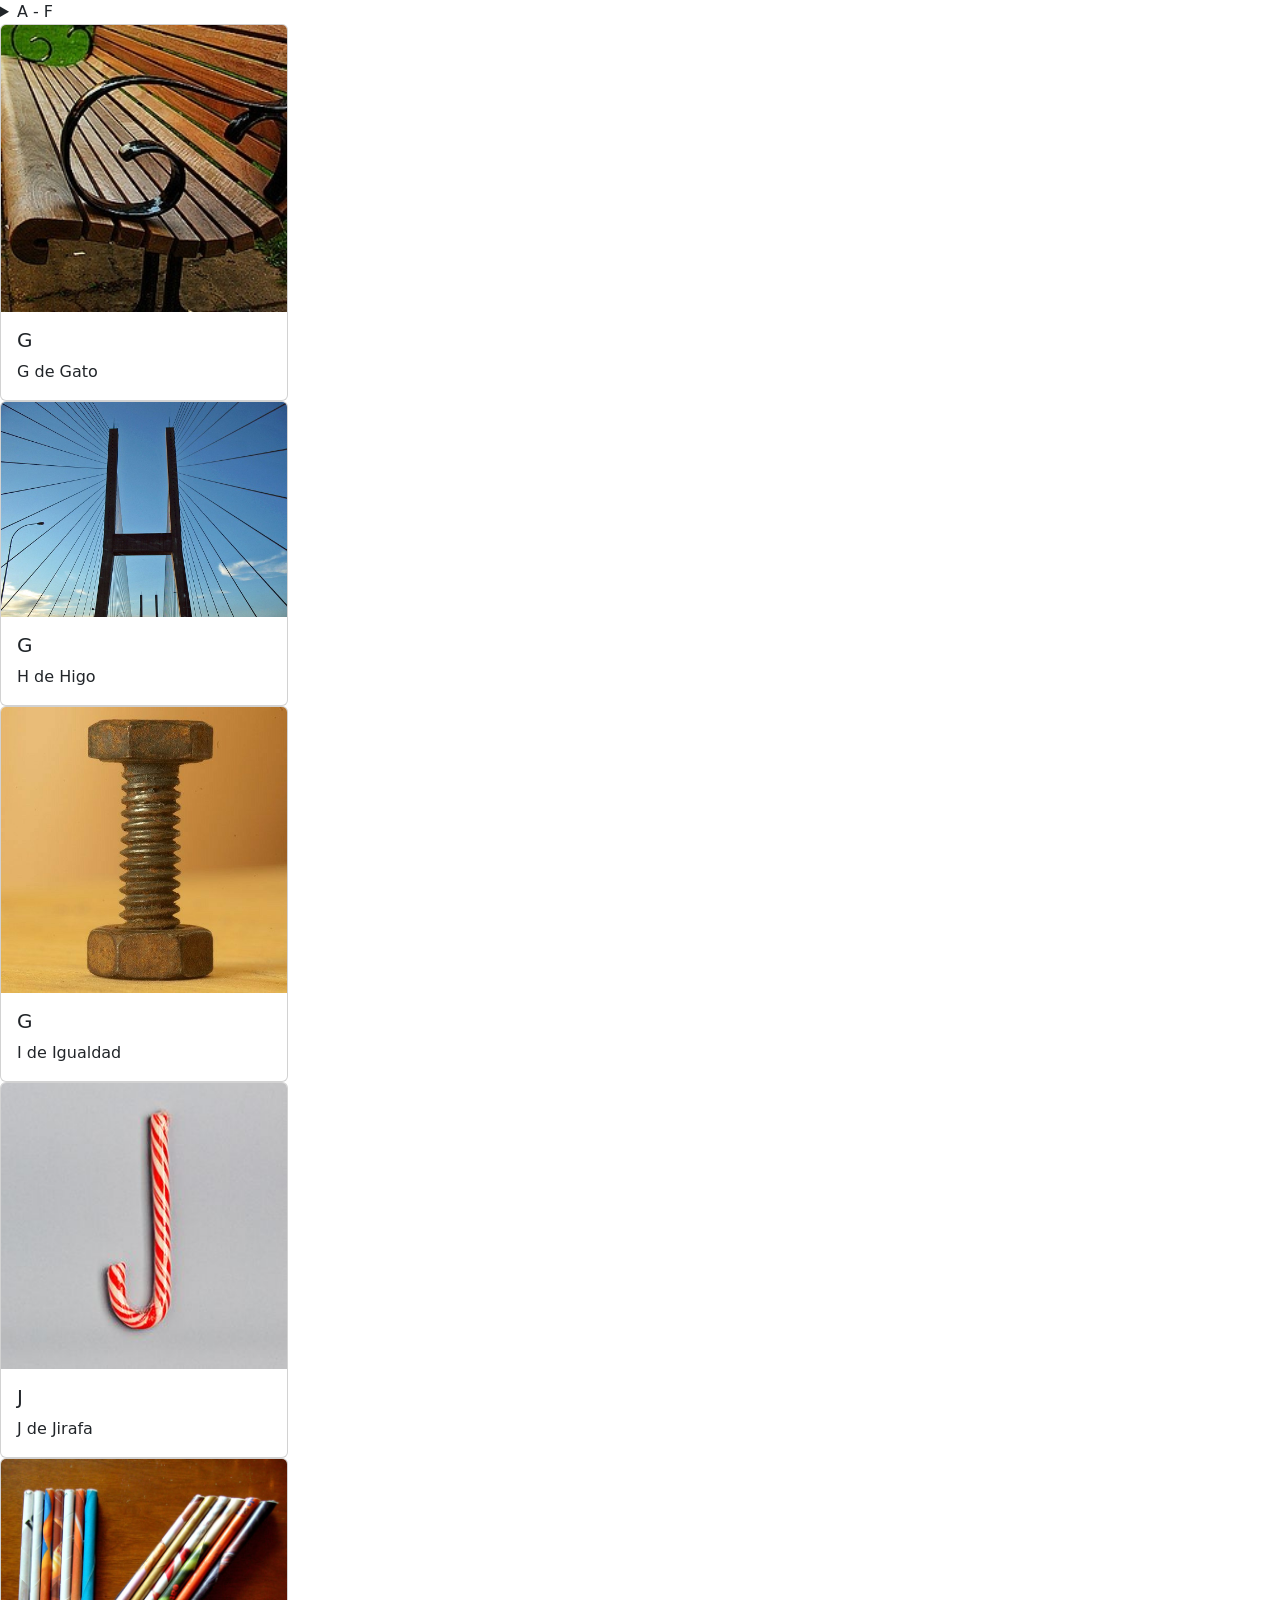
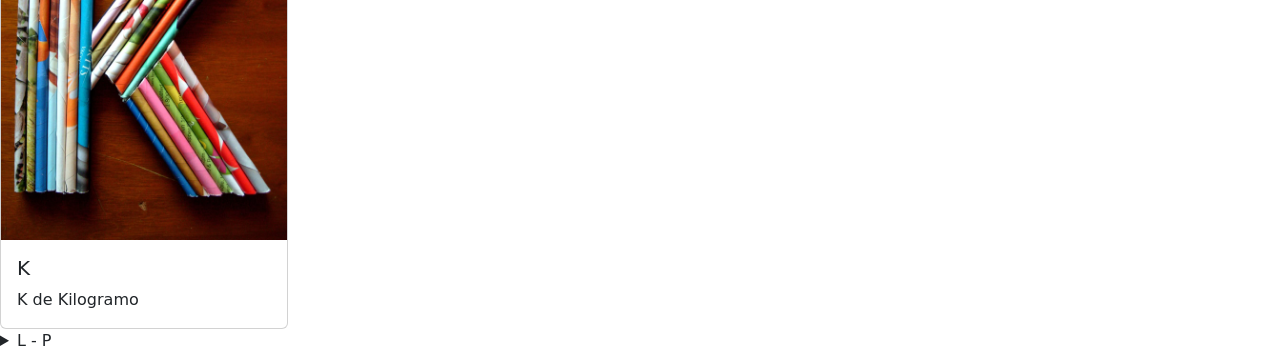
==== commit 65225b92: "Update card content for letters H to P" ====
--- a/index.html
+++ b/index.html
@@ -14,137 +14,205 @@
     <!--Juan Díaz-->
     <details>
         <summary>A - F</summary>
-            <div class="card" data-tipo="vocal" style="width: 18rem;">
+            <div class="card" style="width: 18rem;">
                 <img src="IMAGENES/Letra A.jpg" class="card-img-top" alt="Letra A">
                 <div class="card-body">
                     <p class="card-text">A</p>
                 </div>
             </div>
-            <div class="card" data-tipo="consonant" style="width: 18rem;">
+            <div class="card" style="width: 18rem;">
                 <img src="IMAGENES/Letra B.jpg" class="card-img-top" alt="Letra B">
                 <div class="card-body">
                     <p class="card-text">B</p>
                 </div>
             </div>
-            <div class="card" data-tipo="consonant" style="width: 18rem;">
+            <div class="card" style="width: 18rem;">
                 <img src="IMAGENES/Letra C.jpg" class="card-img-top" alt="Letra C">
                 <div class="card-body">
                     <p class="card-text">C</p>
                 </div>
             </div>
-            <div class="card" data-tipo="consonant" style="width: 18rem;">
+            <div class="card" style="width: 18rem;">
                 <img src="IMAGENES/Letra D.jpg" class="card-img-top" alt="Letra D">
                 <div class="card-body">
                     <p class="card-text">D</p>
                 </div>
             </div>
-            <div class="card" data-tipo="vocal" style="width: 18rem;">
+            <div class="card" style="width: 18rem;">
                 <img src="IMAGENES/Letra E.jpg" class="card-img-top" alt="Letra E">
                 <div class="card-body">
                     <p class="card-text">E</p>
                 </div>
             </div>
-            <div class="card" data-tipo="consonant" style="width: 18rem;">
+            <div class="card" style="width: 18rem;">
                 <img src="IMAGENES/Letra F.jpg" class="card-img-top" alt="Letra F">
                 <div class="card-body">
                     <p class="card-text">F</p>
+                </div>
+            </div>
+            <div class="card" style="width: 18rem;">
+                <img src="" class="card-img-top" alt="Letra G">
+                <div class="card-body">
+                    <p class="card-text">G</p>
                 </div>
             </div>
     </details>
     <!--Heilen Parra-->
-    <details>
-        <summary>G - K</summary>
-            <div class="card" data-tipo="consonant" style="width: 18rem;">
-                <img src="/IMAGENES/Letra G.jpg" class="card-img-top" alt="Letra G">
-                <div class="card-body">
-                <h5 class="card-title">G</h5>
-                <p class="card-text">G de Gato</p>
-            </div>
-            </div>
-            <!-- letra H -->
-            <div class="card" data-tipo="consonant" style="width: 18rem;">
-            <img src="/IMAGENES/Letra H.jpg" class="card-img-top" alt="Letra H">
-            <div class="card-body">
-                <h5 class="card-title">H</h5>
-                <p class="card-text">H de Huevo</p>
-            </div>
-            </div>
-            <!-- letra I     -->
-            <div class="card" data-tipo="vocal" style="width: 18rem;">
-            <img src="/IMAGENES/Letra I.jpg" class="card-img-top" alt="Letra I">
-            <div class="card-body">
-                <h5 class="card-title">I</h5>
-                <p class="card-text">I de Iguana</p>
-            </div>
-            </div>
-            <!-- letra H -->
-            <div class="card" data-tipo="consonant" style="width: 18rem;">
-            <img src="/IMAGENES/Letra J.jpg" class="card-img-top" alt="Letra J">
-            <div class="card-body">
-                <h5 class="card-title">J</h5>
-                <p class="card-text">J de Jirafa</p>
-            </div>
-            </div>
-            <!-- letra K -->
-            <div class="card" data-tipo="consonant" style="width: 18rem;">
-            <img src="/IMAGENES/Letra K.jpg" class="card-img-top" alt="Letra K">
-            <div class="card-body">
-                <h5 class="card-title">K</h5>
-                <p class="card-text">K de Kilo</p>
-            </div>
-            </div>
-    </details>
+<!-- letra G -->
+<div class="card" style="width: 18rem;">
+  <img src="IMAGENES/Letra G.jpg" class="card-img-top" alt="Letra G">
+  <div class="card-body">
+    <h5 class="card-title">G</h5>
+    <p class="card-text">G de Gato</p>
+  </div>
+</div>
+<!-- letra H -->
+<div class="card" style="width: 18rem;">
+  <img src="IMAGENES/Letra H.jpg" class="card-img-top" alt="Letra H">
+  <div class="card-body">
+    <h5 class="card-title">G</h5>
+    <p class="card-text">H de Higo</p>
+  </div>
+</div>
+<!-- letra i -->
+<div class="card" style="width: 18rem;">
+  <img src="IMAGENES/Letra I.jpg" class="card-img-top" alt="Letra G">
+  <div class="card-body">
+    <h5 class="card-title">G</h5>
+    <p class="card-text">I de Igualdad</p>
+  </div>
+</div>
+<!-- letra j -->
+<div class="card" style="width: 18rem;">
+  <img src="IMAGENES/Letra J.jpg" class="card-img-top" alt="Letra G">
+  <div class="card-body">
+    <h5 class="card-title">J</h5>
+    <p class="card-text">J de Jirafa</p>
+  </div>
+</div>
+<!-- letra K -->
+<div class="card" style="width: 18rem;">
+  <img src="IMAGENES/Letra K.jpg" class="card-img-top" alt="Letra K">
+  <div class="card-body">
+    <h5 class="card-title">K</h5>
+    <p class="card-text">K de Kilogramo</p>
+  </div>
+</div>
     <!--Fer-->
     <details>
         <summary>L - P</summary>
-        <p>L</p>
-        <p>M</p>
-        <p>N</p>
-        <p>O</p>
-        <p>P</p>       
-    </details>
+<p>L</p>
+<div class="card" style="width: 18rem;">
+  <img src="IMAGENES/Letra L.jpg" class="card-img-top" alt="Letra L">
+  <div class="card-body">
+    <p class="card-text">L de limón, una letra alta y sencilla.</p>
+  </div>
+</div>
+
+<p>M</p>
+<div class="card" style="width: 18rem;">
+  <img src="IMAGENES/Letra M.jpg" class="card-img-top" alt="Letra M">
+  <div class="card-body">
+    <p class="card-text">M de mariposa, con dos picos en el centro.</p>
+  </div>
+</div>
+
+<p>N</p>
+<div class="card" style="width: 18rem;">
+  <img src="IMAGENES/Letra N.jpg" class="card-img-top" alt="Letra N">
+  <div class="card-body">
+    <p class="card-text">N de nube, con una línea diagonal en el medio.</p>
+  </div>
+</div>
+
+<p>O</p>
+<div class="card" style="width: 18rem;">
+  <img src="IMAGENES/Letra O.jpg" class="card-img-top" alt="Letra O">
+  <div class="card-body">
+    <p class="card-text">O de oso, una letra redonda como un círculo.</p>
+  </div>
+</div>
+
+<p>P</p>
+<div class="card" style="width: 18rem;">
+  <img src="IMAGENES/Letra P.jpg" class="card-img-top" alt="Letra P">
+  <div class="card-body">
+    <p class="card-text">P de perro, con una línea alta y una curva.</p>
+  </div>
+</div>
     <!--Aura-->
     <details>
         <summary>Q - U</summary>
             <p>Q</p>
+<div class="card" style="width: 18rem;">
+  <img src="IMAGENES/Letra Q.jpg" class="card-img-top" alt="Letra Q">
+  <div class="card-body">
+    <p class="card-text">'Q' de Quimera, El ratón quimera nació con dos tipos de ADN</p>
+  </div>
+</div>
             <p>R</p>
+            <div class="card" style="width: 18rem;">
+  <img src="IMAGENES/Letra R.jpg" class="card-img-top" alt="Letra R">
+  <div class="card-body">
+    <p class="card-text">'R' de Retazo, Un retazo de tela puede abrigar un alma. </p>
+  </div>
+</div>
             <p>S</p>
+            <div class="card" style="width: 18rem;">
+  <img src="IMAGENES/Letra S.jpg" class="card-img-top" alt="Letra S">
+  <div class="card-body">
+    <p class="card-text">'S' de Sacapuntas, Afilando ideas con mi viejo sacapuntas</p>
+  </div>
+</div>
             <p>T</p>
+            <div class="card" style="width: 18rem;">
+  <img src="IMAGENES/Letra T.jpg" class="card-img-top" alt="Letra T">
+  <div class="card-body">
+    <p class="card-text">'T' de Titanio, Una voluntad de titanio no se quiebra ante nada</p>
+  </div>
+</div>
             <p>U</p>
+            <div class="card" style="width: 18rem;">
+  <img src="IMAGENES/Letra U.jpg" class="card-img-top" alt="Letra U">
+  <div class="card-body">
+    <p class="card-text">'U' de Umbral, En el umbral de la noche se encienden los sueños.</p>
+  </div>
+</div>
     </details>
+    <script src="script.js"></script>
     <!--Kevin-->
     <details>
         <summary>V - Z</summary>
             <p>V</p>
-<div class="card" data-tipo="consonant" style="width: 18rem;">
-  <img src="/IMAGENES/Letra V.jpg" class="card-img-top" alt="...">
+<div class="card" style="width: 18rem;">
+  <img src="IMAGENES/Letra V.jpg" class="card-img-top" alt="...">
   <div class="card-body">
     <p class="card-text">'V' de vaca, mira cómo se levanta en el aire como si fueran unos cuernitos</p>
   </div>
 </div>
             <p>W</p>
-            <div class="card" data-tipo="" style="width: 18rem;">
-  <img src="/IMAGENES/Letra W.jpg" class="card-img-top" alt="...">
+            <div class="card" style="width: 18rem;">
+  <img src="IMAGENES/Letra W.jpg" class="card-img-top" alt="...">
   <div class="card-body">
     <p class="card-text">'W' de waffle, mira cómo se unen las líneas para formar picos y agujeritos </p>
   </div>
 </div>
             <p>X</p>
-            <div class="card" data-tipo="consonant" style="width: 18rem;">
-  <img src="/IMAGENES/Letra X.jpg" class="card-img-top" alt="...">
+            <div class="card" style="width: 18rem;">
+  <img src="IMAGENES/Letra X.jpg" class="card-img-top" alt="...">
   <div class="card-body">
     <p class="card-text">'X' de xilófono, mira cómo se cruzan las líneas para formar un sonido mágico</p>
   </div>
 </div>
             <p>Y</p>
-            <div class="card" data-tipo="consonant" style="width: 18rem;">
-  <img src="/IMAGENES/Letra Y.jpg" class="card-img-top" alt="...">
+            <div class="card" style="width: 18rem;">
+  <img src="IMAGENES/Letra Y.jpg" class="card-img-top" alt="...">
   <div class="card-body">
     <p class="card-text">'Y' de yoyo, mira cómo se abre arriba como una flor</p>
   </div>
 </div>
             <p>Z</p>
-            <div class="card" data-tipo="consonant" style="width: 18rem;">
+            <div class="card" style="width: 18rem;">
   <img src="IMAGENES/Letra Z.jpg" class="card-img-top" alt="...">
   <div class="card-body">
     <p class="card-text">'Z' de zigzag, mira cómo sube y baja formando picos como una montaña.</p>
@@ -167,4 +235,4 @@
     </ul>
 </footer>
 
-</html>+</html>
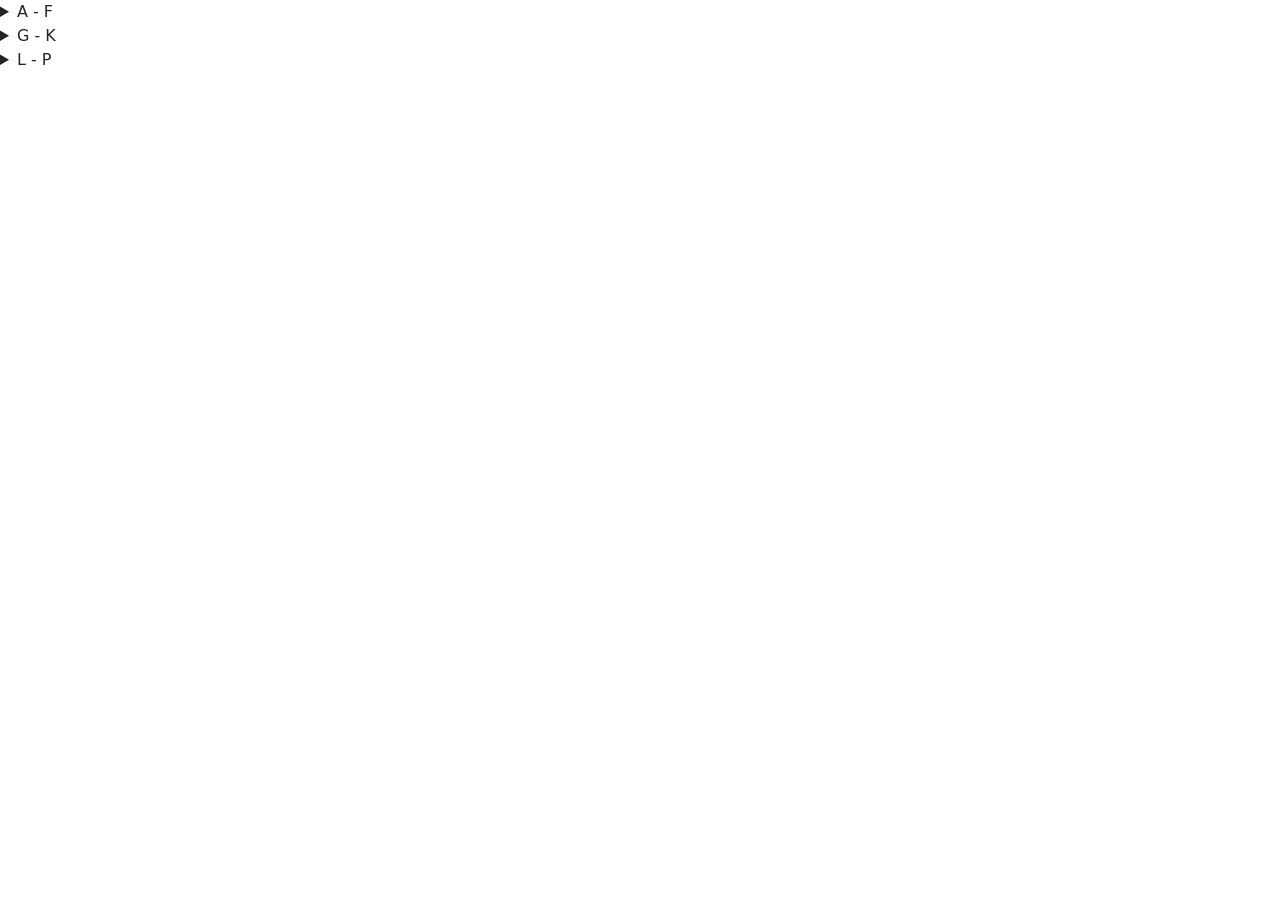
==== commit 6ba15cbe: "Merge branch 'main' into juan-A-F" ====
--- a/index.html
+++ b/index.html
@@ -14,90 +14,86 @@
     <!--Juan Díaz-->
     <details>
         <summary>A - F</summary>
-            <div class="card" style="width: 18rem;">
+            <div class="card" data-tipo="vocal" style="width: 18rem;">
                 <img src="IMAGENES/Letra A.jpg" class="card-img-top" alt="Letra A">
                 <div class="card-body">
                     <p class="card-text">A</p>
                 </div>
             </div>
-            <div class="card" style="width: 18rem;">
+            <div class="card" data-tipo="consonant" style="width: 18rem;">
                 <img src="IMAGENES/Letra B.jpg" class="card-img-top" alt="Letra B">
                 <div class="card-body">
                     <p class="card-text">B</p>
                 </div>
             </div>
-            <div class="card" style="width: 18rem;">
+            <div class="card" data-tipo="consonant" style="width: 18rem;">
                 <img src="IMAGENES/Letra C.jpg" class="card-img-top" alt="Letra C">
                 <div class="card-body">
                     <p class="card-text">C</p>
                 </div>
             </div>
-            <div class="card" style="width: 18rem;">
+            <div class="card" data-tipo="consonant" style="width: 18rem;">
                 <img src="IMAGENES/Letra D.jpg" class="card-img-top" alt="Letra D">
                 <div class="card-body">
                     <p class="card-text">D</p>
                 </div>
             </div>
-            <div class="card" style="width: 18rem;">
+            <div class="card" data-tipo="vocal" style="width: 18rem;">
                 <img src="IMAGENES/Letra E.jpg" class="card-img-top" alt="Letra E">
                 <div class="card-body">
                     <p class="card-text">E</p>
                 </div>
             </div>
-            <div class="card" style="width: 18rem;">
+            <div class="card" data-tipo="consonant" style="width: 18rem;">
                 <img src="IMAGENES/Letra F.jpg" class="card-img-top" alt="Letra F">
                 <div class="card-body">
                     <p class="card-text">F</p>
                 </div>
             </div>
-            <div class="card" style="width: 18rem;">
-                <img src="" class="card-img-top" alt="Letra G">
-                <div class="card-body">
-                    <p class="card-text">G</p>
-                </div>
-            </div>
     </details>
     <!--Heilen Parra-->
-<!-- letra G -->
-<div class="card" style="width: 18rem;">
-  <img src="IMAGENES/Letra G.jpg" class="card-img-top" alt="Letra G">
-  <div class="card-body">
-    <h5 class="card-title">G</h5>
-    <p class="card-text">G de Gato</p>
-  </div>
-</div>
-<!-- letra H -->
-<div class="card" style="width: 18rem;">
-  <img src="IMAGENES/Letra H.jpg" class="card-img-top" alt="Letra H">
-  <div class="card-body">
-    <h5 class="card-title">G</h5>
-    <p class="card-text">H de Higo</p>
-  </div>
-</div>
-<!-- letra i -->
-<div class="card" style="width: 18rem;">
-  <img src="IMAGENES/Letra I.jpg" class="card-img-top" alt="Letra G">
-  <div class="card-body">
-    <h5 class="card-title">G</h5>
-    <p class="card-text">I de Igualdad</p>
-  </div>
-</div>
-<!-- letra j -->
-<div class="card" style="width: 18rem;">
-  <img src="IMAGENES/Letra J.jpg" class="card-img-top" alt="Letra G">
-  <div class="card-body">
-    <h5 class="card-title">J</h5>
-    <p class="card-text">J de Jirafa</p>
-  </div>
-</div>
-<!-- letra K -->
-<div class="card" style="width: 18rem;">
-  <img src="IMAGENES/Letra K.jpg" class="card-img-top" alt="Letra K">
-  <div class="card-body">
-    <h5 class="card-title">K</h5>
-    <p class="card-text">K de Kilogramo</p>
-  </div>
-</div>
+    <details>
+        <summary>G - K</summary>
+            <div class="card" data-tipo="consonant" style="width: 18rem;">
+                <img src="/IMAGENES/Letra G.jpg" class="card-img-top" alt="Letra G">
+                <div class="card-body">
+                <h5 class="card-title">G</h5>
+                <p class="card-text">G de Gato</p>
+            </div>
+            </div>
+            <!-- letra H -->
+            <div class="card" data-tipo="consonant" style="width: 18rem;">
+            <img src="/IMAGENES/Letra H.jpg" class="card-img-top" alt="Letra H">
+            <div class="card-body">
+                <h5 class="card-title">H</h5>
+                <p class="card-text">H de Huevo</p>
+            </div>
+            </div>
+            <!-- letra I     -->
+            <div class="card" data-tipo="vocal" style="width: 18rem;">
+            <img src="/IMAGENES/Letra I.jpg" class="card-img-top" alt="Letra I">
+            <div class="card-body">
+                <h5 class="card-title">I</h5>
+                <p class="card-text">I de Iguana</p>
+            </div>
+            </div>
+            <!-- letra H -->
+            <div class="card" data-tipo="consonant" style="width: 18rem;">
+            <img src="/IMAGENES/Letra J.jpg" class="card-img-top" alt="Letra J">
+            <div class="card-body">
+                <h5 class="card-title">J</h5>
+                <p class="card-text">J de Jirafa</p>
+            </div>
+            </div>
+            <!-- letra K -->
+            <div class="card" data-tipo="consonant" style="width: 18rem;">
+            <img src="/IMAGENES/Letra K.jpg" class="card-img-top" alt="Letra K">
+            <div class="card-body">
+                <h5 class="card-title">K</h5>
+                <p class="card-text">K de Kilo</p>
+            </div>
+            </div>
+    </details>
     <!--Fer-->
     <details>
         <summary>L - P</summary>
@@ -184,35 +180,27 @@
     <details>
         <summary>V - Z</summary>
             <p>V</p>
-<div class="card" style="width: 18rem;">
-  <img src="IMAGENES/Letra V.jpg" class="card-img-top" alt="...">
   <div class="card-body">
     <p class="card-text">'V' de vaca, mira cómo se levanta en el aire como si fueran unos cuernitos</p>
   </div>
 </div>
             <p>W</p>
-            <div class="card" style="width: 18rem;">
-  <img src="IMAGENES/Letra W.jpg" class="card-img-top" alt="...">
   <div class="card-body">
     <p class="card-text">'W' de waffle, mira cómo se unen las líneas para formar picos y agujeritos </p>
   </div>
 </div>
             <p>X</p>
-            <div class="card" style="width: 18rem;">
-  <img src="IMAGENES/Letra X.jpg" class="card-img-top" alt="...">
   <div class="card-body">
     <p class="card-text">'X' de xilófono, mira cómo se cruzan las líneas para formar un sonido mágico</p>
   </div>
 </div>
             <p>Y</p>
-            <div class="card" style="width: 18rem;">
-  <img src="IMAGENES/Letra Y.jpg" class="card-img-top" alt="...">
   <div class="card-body">
     <p class="card-text">'Y' de yoyo, mira cómo se abre arriba como una flor</p>
   </div>
 </div>
             <p>Z</p>
-            <div class="card" style="width: 18rem;">
+            <div class="card" data-tipo="consonant" style="width: 18rem;">
   <img src="IMAGENES/Letra Z.jpg" class="card-img-top" alt="...">
   <div class="card-body">
     <p class="card-text">'Z' de zigzag, mira cómo sube y baja formando picos como una montaña.</p>
@@ -236,3 +224,4 @@
 </footer>
 
 </html>
+
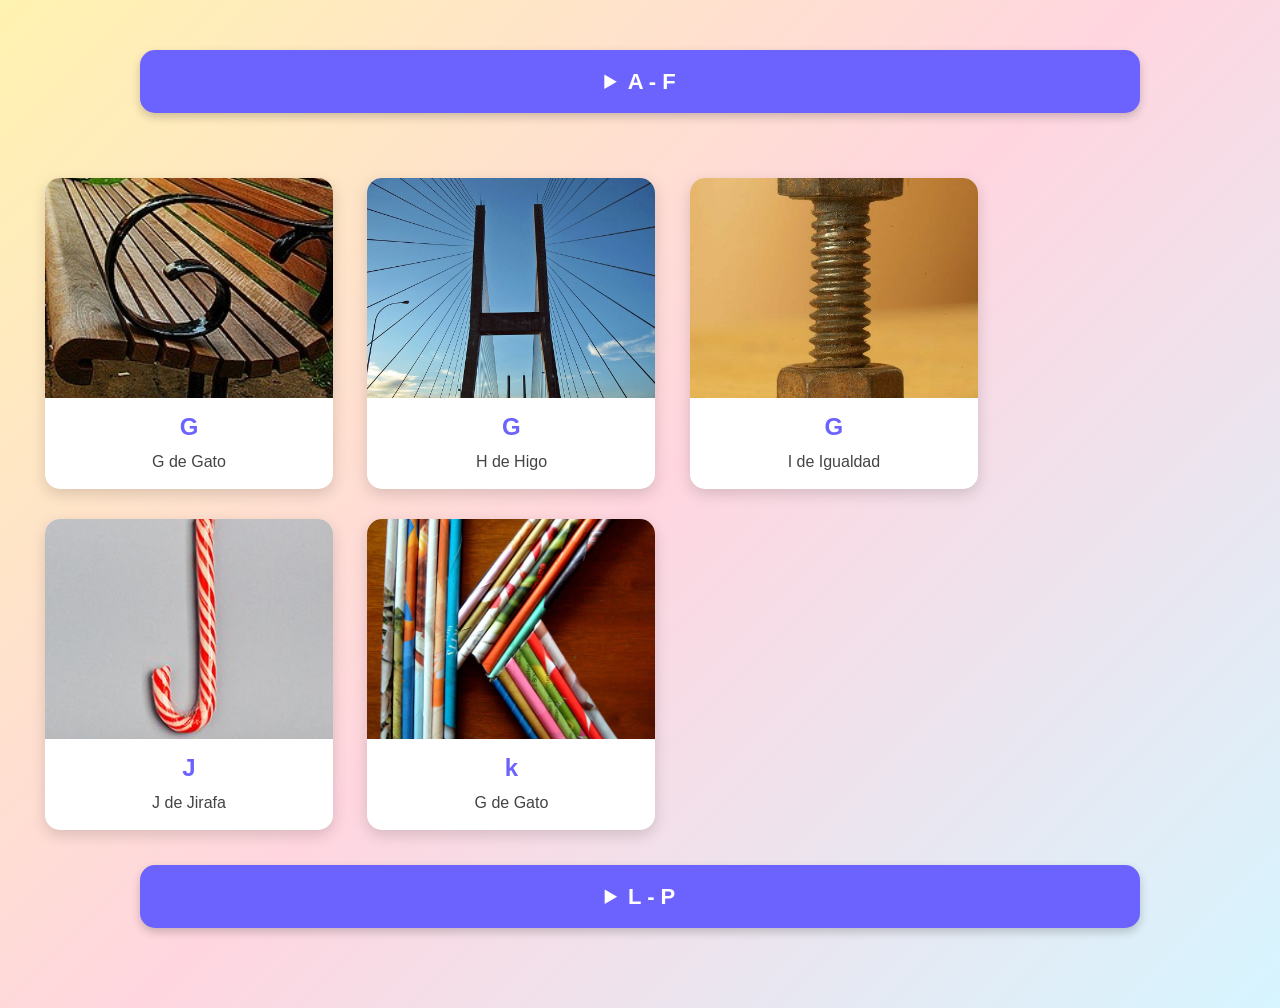
==== commit 61bbbfef: "Archivos cargados" ====
--- a/index.html
+++ b/index.html
@@ -8,92 +8,94 @@
     <link rel="stylesheet" href="style.css">
 </head>
 
-
-
 <body>
     <!--Juan Díaz-->
     <details>
         <summary>A - F</summary>
-            <div class="card" data-tipo="vocal" style="width: 18rem;">
+            <div class="card" style="width: 18rem;">
                 <img src="IMAGENES/Letra A.jpg" class="card-img-top" alt="Letra A">
                 <div class="card-body">
                     <p class="card-text">A</p>
                 </div>
             </div>
-            <div class="card" data-tipo="consonant" style="width: 18rem;">
+            <div class="card" style="width: 18rem;">
                 <img src="IMAGENES/Letra B.jpg" class="card-img-top" alt="Letra B">
                 <div class="card-body">
                     <p class="card-text">B</p>
                 </div>
             </div>
-            <div class="card" data-tipo="consonant" style="width: 18rem;">
+            <div class="card" style="width: 18rem;">
                 <img src="IMAGENES/Letra C.jpg" class="card-img-top" alt="Letra C">
                 <div class="card-body">
                     <p class="card-text">C</p>
                 </div>
             </div>
-            <div class="card" data-tipo="consonant" style="width: 18rem;">
+            <div class="card" style="width: 18rem;">
                 <img src="IMAGENES/Letra D.jpg" class="card-img-top" alt="Letra D">
                 <div class="card-body">
                     <p class="card-text">D</p>
                 </div>
             </div>
-            <div class="card" data-tipo="vocal" style="width: 18rem;">
+            <div class="card" style="width: 18rem;">
                 <img src="IMAGENES/Letra E.jpg" class="card-img-top" alt="Letra E">
                 <div class="card-body">
                     <p class="card-text">E</p>
                 </div>
             </div>
-            <div class="card" data-tipo="consonant" style="width: 18rem;">
+            <div class="card" style="width: 18rem;">
                 <img src="IMAGENES/Letra F.jpg" class="card-img-top" alt="Letra F">
                 <div class="card-body">
                     <p class="card-text">F</p>
+                </div>
+            </div>
+            <div class="card" style="width: 18rem;">
+                <img src="" class="card-img-top" alt="Letra G">
+                <div class="card-body">
+                    <p class="card-text">G</p>
                 </div>
             </div>
     </details>
     <!--Heilen Parra-->
-    <details>
-        <summary>G - K</summary>
-            <div class="card" data-tipo="consonant" style="width: 18rem;">
-                <img src="/IMAGENES/Letra G.jpg" class="card-img-top" alt="Letra G">
-                <div class="card-body">
-                <h5 class="card-title">G</h5>
-                <p class="card-text">G de Gato</p>
-            </div>
-            </div>
-            <!-- letra H -->
-            <div class="card" data-tipo="consonant" style="width: 18rem;">
-            <img src="/IMAGENES/Letra H.jpg" class="card-img-top" alt="Letra H">
-            <div class="card-body">
-                <h5 class="card-title">H</h5>
-                <p class="card-text">H de Huevo</p>
-            </div>
-            </div>
-            <!-- letra I     -->
-            <div class="card" data-tipo="vocal" style="width: 18rem;">
-            <img src="/IMAGENES/Letra I.jpg" class="card-img-top" alt="Letra I">
-            <div class="card-body">
-                <h5 class="card-title">I</h5>
-                <p class="card-text">I de Iguana</p>
-            </div>
-            </div>
-            <!-- letra H -->
-            <div class="card" data-tipo="consonant" style="width: 18rem;">
-            <img src="/IMAGENES/Letra J.jpg" class="card-img-top" alt="Letra J">
-            <div class="card-body">
-                <h5 class="card-title">J</h5>
-                <p class="card-text">J de Jirafa</p>
-            </div>
-            </div>
-            <!-- letra K -->
-            <div class="card" data-tipo="consonant" style="width: 18rem;">
-            <img src="/IMAGENES/Letra K.jpg" class="card-img-top" alt="Letra K">
-            <div class="card-body">
-                <h5 class="card-title">K</h5>
-                <p class="card-text">K de Kilo</p>
-            </div>
-            </div>
-    </details>
+<!-- letra G -->
+<div class="card" style="width: 18rem;">
+  <img src="IMAGENES/Letra G.jpg" class="card-img-top" alt="Letra G">
+  <div class="card-body">
+    <h5 class="card-title">G</h5>
+    <p class="card-text">G de Gato</p>
+  </div>
+</div>
+<!-- letra H -->
+<div class="card" style="width: 18rem;">
+  <img src="IMAGENES/Letra H.jpg" class="card-img-top" alt="Letra H">
+  <div class="card-body">
+    <h5 class="card-title">G</h5>
+    <p class="card-text">H de Higo</p>
+  </div>
+</div>
+<!-- letra i -->
+<div class="card" style="width: 18rem;">
+  <img src="IMAGENES/Letra I.jpg" class="card-img-top" alt="Letra G">
+  <div class="card-body">
+    <h5 class="card-title">G</h5>
+    <p class="card-text">I de Igualdad</p>
+  </div>
+</div>
+<!-- letra j -->
+<div class="card" style="width: 18rem;">
+  <img src="IMAGENES/Letra J.jpg" class="card-img-top" alt="Letra G">
+  <div class="card-body">
+    <h5 class="card-title">J</h5>
+    <p class="card-text">J de Jirafa</p>
+  </div>
+</div>
+<!-- letra K -->
+<div class="card" style="width: 18rem;">
+  <img src="IMAGENES/Letra K.jpg" class="card-img-top" alt="Letra K">
+  <div class="card-body">
+    <h5 class="card-title">k</h5>
+    <p class="card-text">G de Gato</p>
+  </div>
+</div>
     <!--Fer-->
     <details>
         <summary>L - P</summary>
@@ -180,27 +182,35 @@
     <details>
         <summary>V - Z</summary>
             <p>V</p>
+<div class="card" style="width: 18rem;">
+  <img src="IMAGENES/Letra V.jpg" class="card-img-top" alt="...">
   <div class="card-body">
     <p class="card-text">'V' de vaca, mira cómo se levanta en el aire como si fueran unos cuernitos</p>
   </div>
 </div>
             <p>W</p>
+            <div class="card" style="width: 18rem;">
+  <img src="IMAGENES/Letra W.jpg" class="card-img-top" alt="...">
   <div class="card-body">
     <p class="card-text">'W' de waffle, mira cómo se unen las líneas para formar picos y agujeritos </p>
   </div>
 </div>
             <p>X</p>
+            <div class="card" style="width: 18rem;">
+  <img src="IMAGENES/Letra X.jpg" class="card-img-top" alt="...">
   <div class="card-body">
     <p class="card-text">'X' de xilófono, mira cómo se cruzan las líneas para formar un sonido mágico</p>
   </div>
 </div>
             <p>Y</p>
+            <div class="card" style="width: 18rem;">
+  <img src="IMAGENES/Letra Y.jpg" class="card-img-top" alt="...">
   <div class="card-body">
     <p class="card-text">'Y' de yoyo, mira cómo se abre arriba como una flor</p>
   </div>
 </div>
             <p>Z</p>
-            <div class="card" data-tipo="consonant" style="width: 18rem;">
+            <div class="card" style="width: 18rem;">
   <img src="IMAGENES/Letra Z.jpg" class="card-img-top" alt="...">
   <div class="card-body">
     <p class="card-text">'Z' de zigzag, mira cómo sube y baja formando picos como una montaña.</p>
@@ -212,16 +222,21 @@
 
 <footer>
 
-    Integrantes:
-    <br>
-    <ul>
-    <li>Kevin Holguin Orrego</li>
-    <li>Heilen Parra</li>
-    <li>Juan David Díaz</li>
-    <li>Fernanda Sepúlveda</li>
-    <li>Aura Rodríguez</li>
-    </ul>
+    <h4>Integrantes</h4>
+
+        <ul>
+            <li>Kevin Holguin Orrego</li>
+            <li>Heilen Parra</li>
+            <li>Juan David Díaz</li>
+            <li>Fernanda Sepúlveda</li>
+            <li>Aura Rodríguez</li>
+        </ul>
+
+        <p>Laboratorio ABC - Grupo 1</p>
+    </footer>
+
+    <script src="script.js"></script>
+
 </footer>
 
 </html>
-
--- a/style.css
+++ b/style.css
@@ -1,18 +1,118 @@
+/* Fondo general */
+body {
+    margin: 0;
+    padding: 30px;
+    font-family: Arial, sans-serif;
+    background: linear-gradient(135deg, #fff3b0, #ffd6e0, #d6f5ff);
+    min-height: 100vh;
+}
+
+/* Títulos de los grupos */
+summary {
+    background-color: #6c63ff;
+    color: white;
+    padding: 15px 20px;
+    margin: 20px auto;
+    border-radius: 15px;
+    width: 90%;
+    max-width: 1000px;
+    font-size: 22px;
+    font-weight: bold;
+    cursor: pointer;
+    text-align: center;
+    box-shadow: 0 4px 10px rgba(0, 0, 0, 0.2);
+}
+
+/* Efecto al pasar el mouse */
+summary:hover {
+    background-color: #554de0;
+    transform: scale(1.02);
+    transition: 0.3s;
+}
+
+/* Contenedor de las tarjetas */
+details {
+    margin-bottom: 30px;
+}
+
+/* Tarjetas */
+.card {
+    display: inline-block;
+    vertical-align: top;
+    margin: 15px;
+    width: 18rem !important;
+    background-color: white;
+    border: none;
+    border-radius: 15px;
+    overflow: hidden;
+    box-shadow: 0 5px 15px rgba(0, 0, 0, 0.15);
+    transition: transform 0.3s, box-shadow 0.3s;
+}
+
+/* Efecto de las tarjetas */
+.card:hover {
+    transform: translateY(-8px);
+    box-shadow: 0 10px 20px rgba(0, 0, 0, 0.25);
+}
+
+/* Imágenes */
+.card-img-top {
+    width: 100%;
+    height: 220px;
+    object-fit: cover;
+}
+
+/* Texto de las tarjetas */
+.card-body {
+    text-align: center;
+    padding: 15px;
+}
+
+.card-title {
+    font-size: 24px;
+    font-weight: bold;
+    color: #6c63ff;
+}
+
+.card-text {
+    font-size: 16px;
+    color: #444;
+}
+
+/* Letras que están fuera de las tarjetas */
+details > p {
+    font-size: 20px;
+    font-weight: bold;
+    color: #6c63ff;
+    text-align: center;
+}
+
+/* Footer */
 footer {
-    background-color: #faedcd;
-    color: #555;
+    margin-top: 50px;
+    padding: 30px;
+    background-color: #343a40;
+    color: white;
     text-align: center;
-    padding: 20px;
-    margin-top: 40px;
-    border-top: 2px solid #d4a373;
+    border-radius: 20px 20px 0 0;
+}
+
+footer h4 {
+    font-size: 24px;
+    margin-bottom: 15px;
 }
 
 footer ul {
     list-style: none;
     padding: 0;
-    margin: 0;
 }
 
 footer li {
     margin: 5px 0;
+}
+
+footer p {
+    margin-top: 20px;
+    font-size: 14px;
+    color: #ddd;
 }
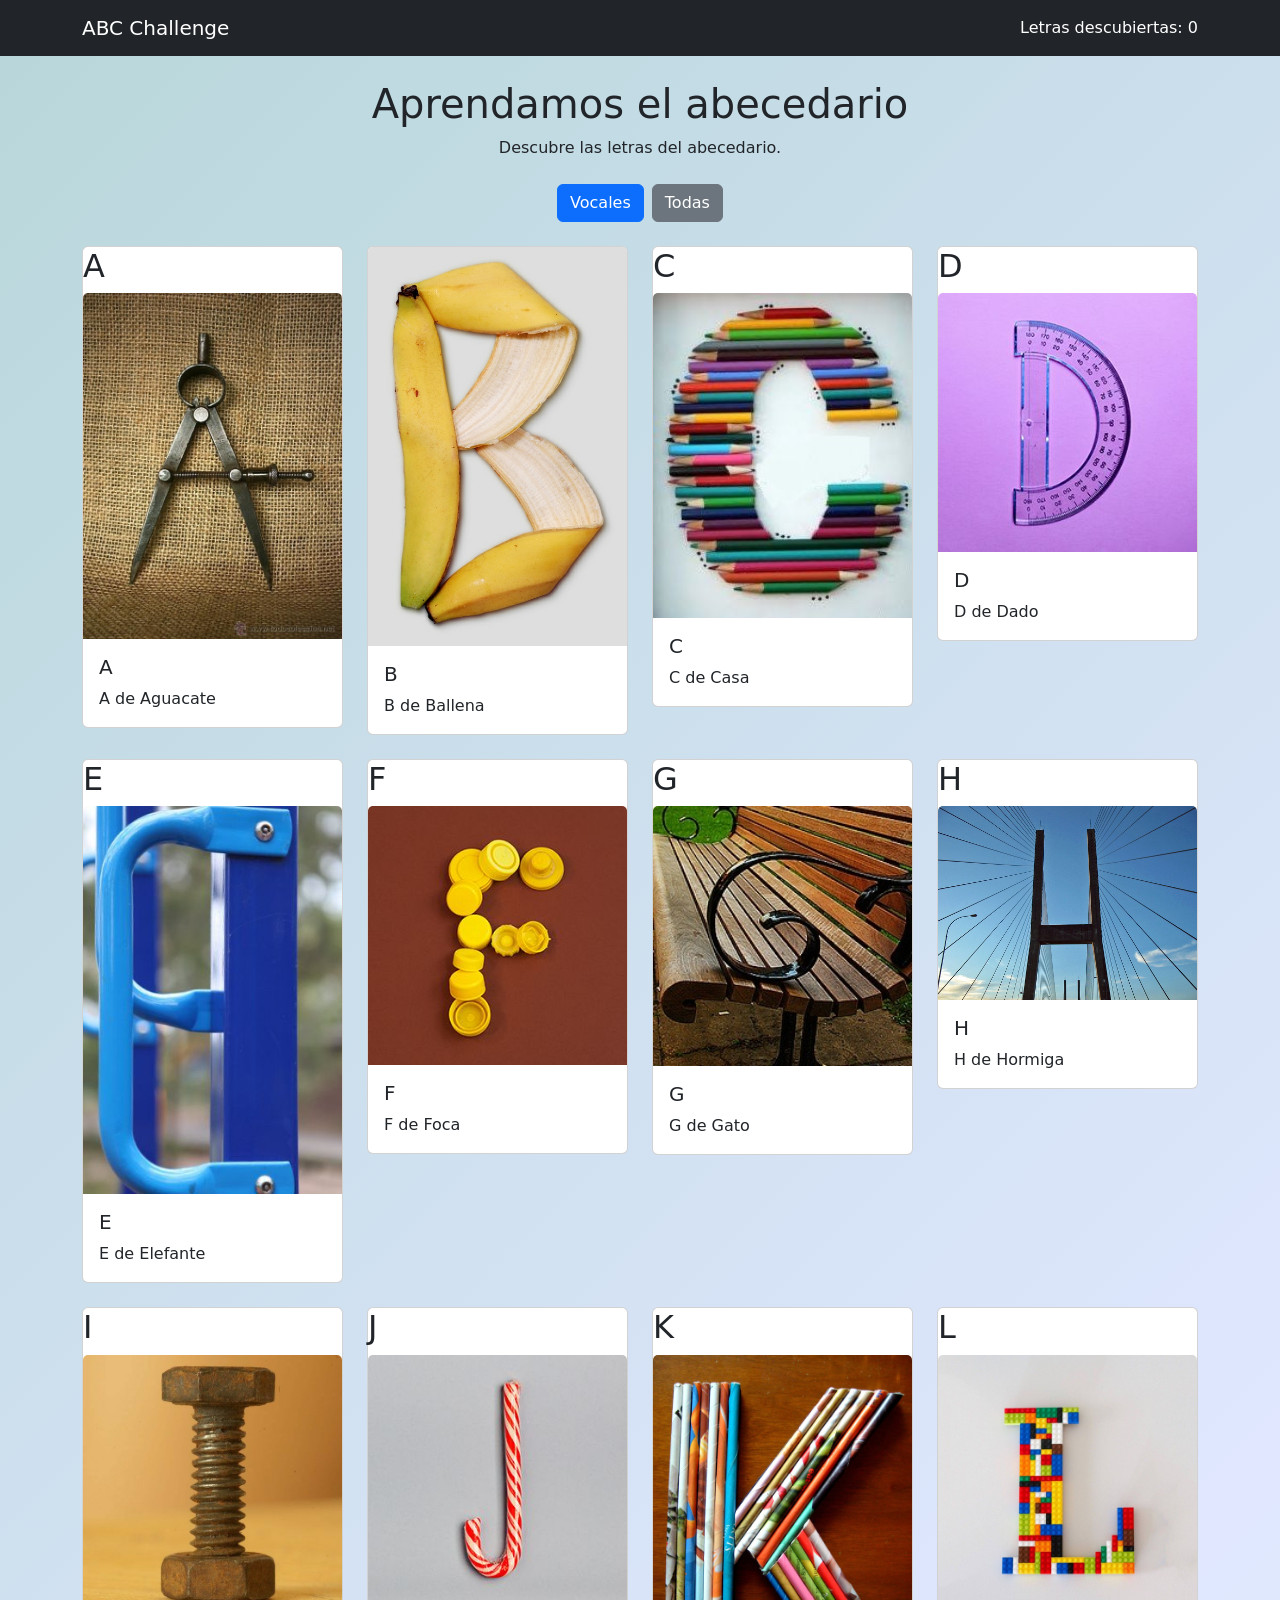
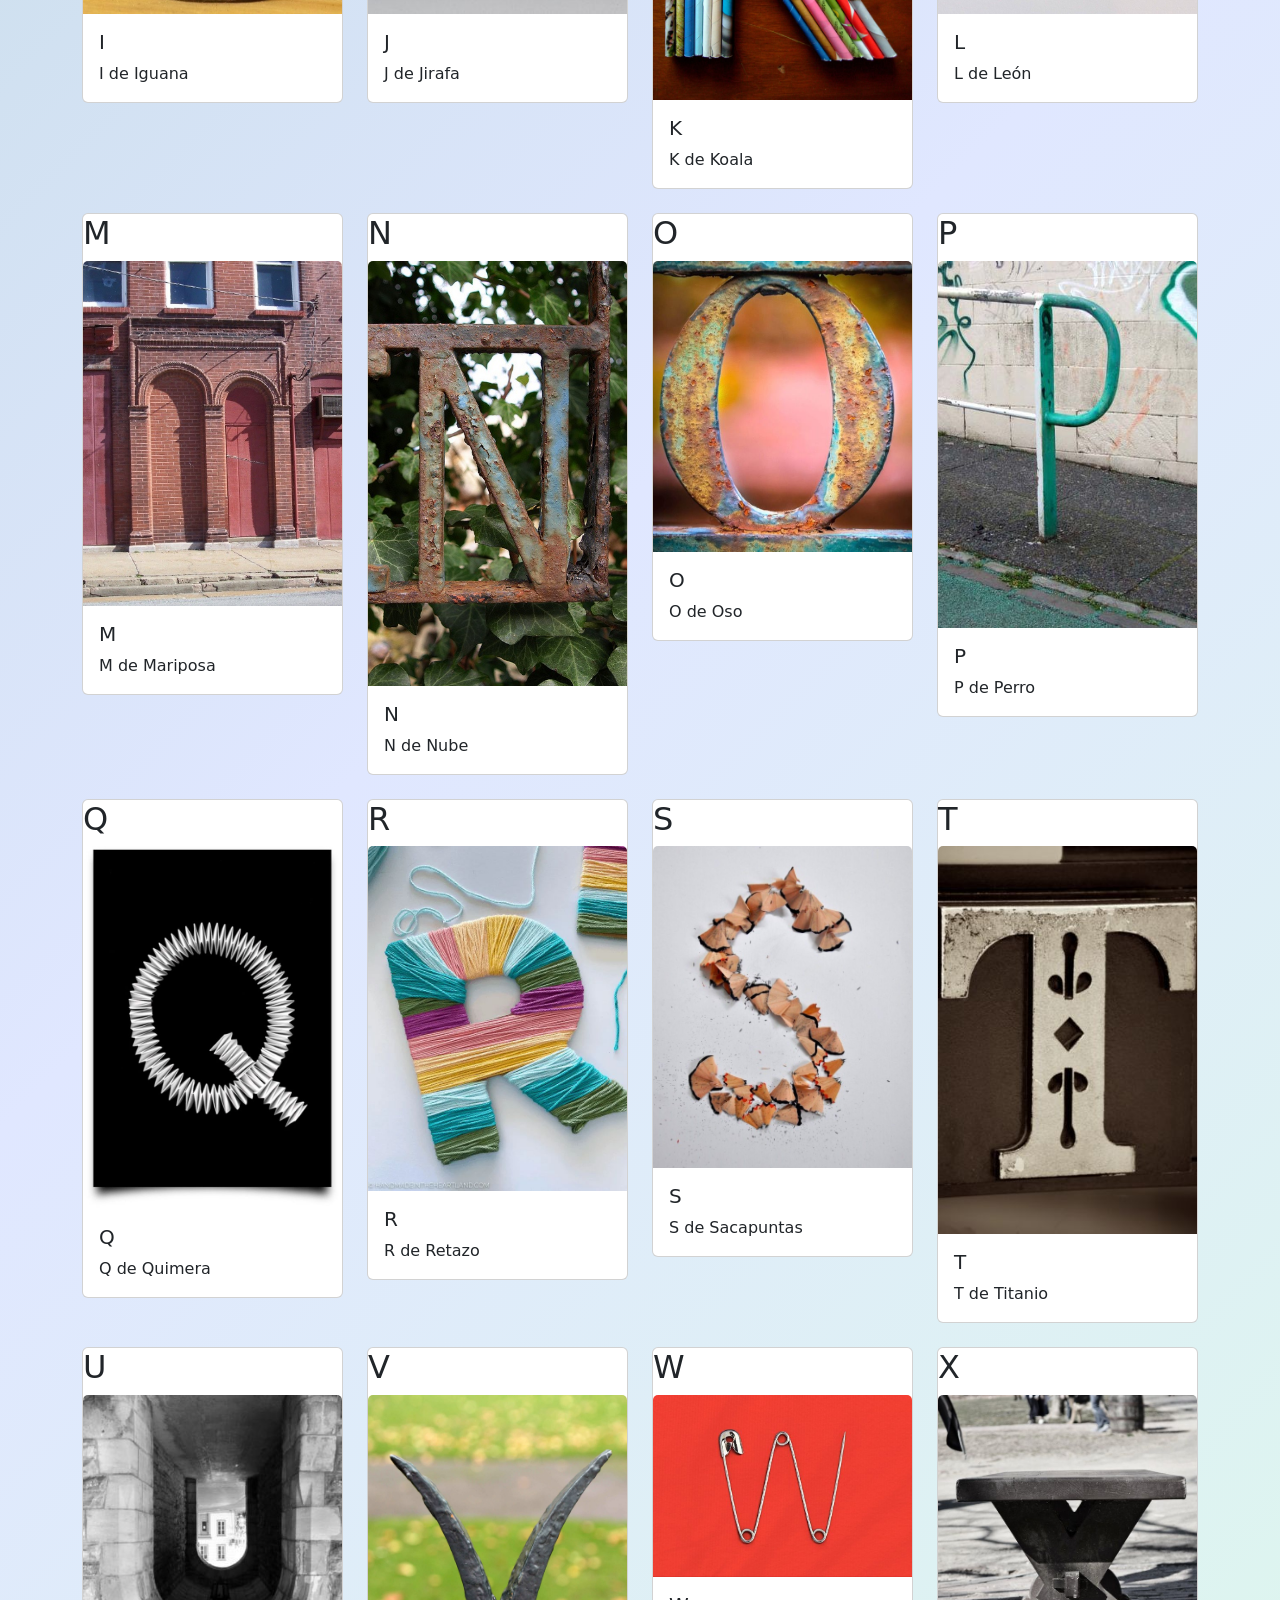
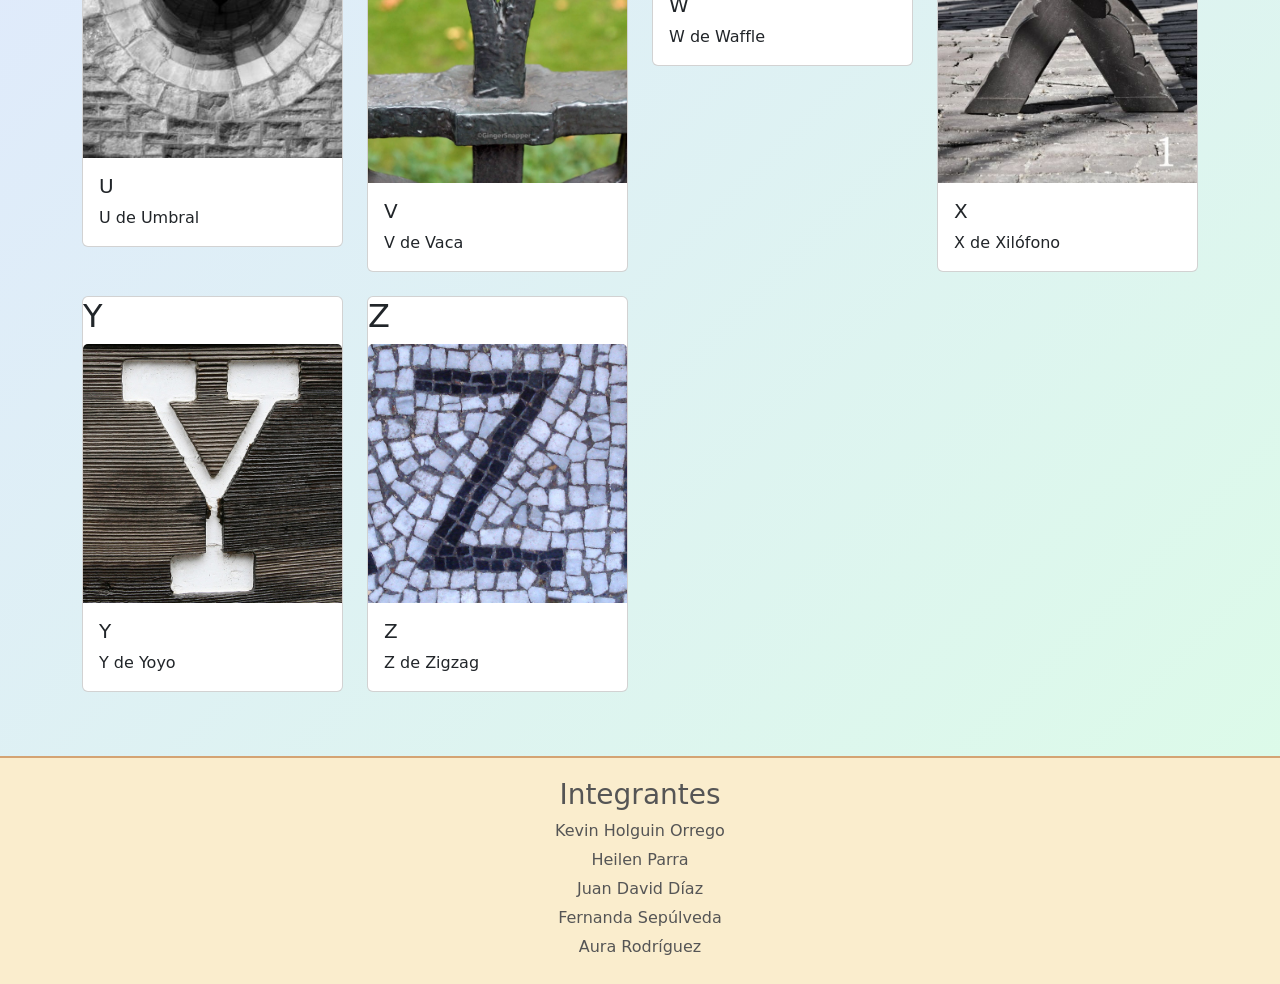
==== commit 7a858297: "update" ====
--- a/index.html
+++ b/index.html
@@ -1,242 +1,1057 @@
 <!DOCTYPE html>
-<html lang="en">
+<html lang="es">
+
 <head>
     <meta charset="UTF-8">
     <meta name="viewport" content="width=device-width, initial-scale=1.0">
-    <title>Laboratorio ABC - Grupo 1</title>
-    <link href="https://cdn.jsdelivr.net/npm/bootstrap@5.3.8/dist/css/bootstrap.min.css" rel="stylesheet" integrity="sha384-sRIl4kxILFvY47J16cr9ZwB07vP4J8+LH7qKQnuqkuIAvNWLzeN8tE5YBujZqJLB" crossorigin="anonymous">
+
+    <title>ABC Challenge - Grupo 1</title>
+
+    <link
+        href="https://cdn.jsdelivr.net/npm/bootstrap@5.3.8/dist/css/bootstrap.min.css"
+        rel="stylesheet"
+        integrity="sha384-sRIl4kxILFvY47J16cr9ZwB07vP4J8+LH7qKQnuqkuIAvNWLzeN8tE5YBujZqJLB"
+        crossorigin="anonymous"
+    >
+
     <link rel="stylesheet" href="style.css">
 </head>
 
 <body>
-    <!--Juan Díaz-->
-    <details>
-        <summary>A - F</summary>
-            <div class="card" style="width: 18rem;">
-                <img src="IMAGENES/Letra A.jpg" class="card-img-top" alt="Letra A">
-                <div class="card-body">
-                    <p class="card-text">A</p>
-                </div>
-            </div>
-            <div class="card" style="width: 18rem;">
-                <img src="IMAGENES/Letra B.jpg" class="card-img-top" alt="Letra B">
-                <div class="card-body">
-                    <p class="card-text">B</p>
-                </div>
-            </div>
-            <div class="card" style="width: 18rem;">
-                <img src="IMAGENES/Letra C.jpg" class="card-img-top" alt="Letra C">
-                <div class="card-body">
-                    <p class="card-text">C</p>
-                </div>
-            </div>
-            <div class="card" style="width: 18rem;">
-                <img src="IMAGENES/Letra D.jpg" class="card-img-top" alt="Letra D">
-                <div class="card-body">
-                    <p class="card-text">D</p>
-                </div>
-            </div>
-            <div class="card" style="width: 18rem;">
-                <img src="IMAGENES/Letra E.jpg" class="card-img-top" alt="Letra E">
-                <div class="card-body">
-                    <p class="card-text">E</p>
-                </div>
-            </div>
-            <div class="card" style="width: 18rem;">
-                <img src="IMAGENES/Letra F.jpg" class="card-img-top" alt="Letra F">
-                <div class="card-body">
-                    <p class="card-text">F</p>
-                </div>
-            </div>
-            <div class="card" style="width: 18rem;">
-                <img src="" class="card-img-top" alt="Letra G">
-                <div class="card-body">
-                    <p class="card-text">G</p>
-                </div>
-            </div>
-    </details>
-    <!--Heilen Parra-->
-<!-- letra G -->
-<div class="card" style="width: 18rem;">
-  <img src="IMAGENES/Letra G.jpg" class="card-img-top" alt="Letra G">
-  <div class="card-body">
-    <h5 class="card-title">G</h5>
-    <p class="card-text">G de Gato</p>
-  </div>
+
+    <nav class="navbar navbar-dark bg-dark">
+        <div class="container">
+
+            <a class="navbar-brand" href="#">
+                ABC Challenge
+            </a>
+
+            <span class="navbar-text text-white">
+                Letras descubiertas:
+                <span id="contador">0</span>
+            </span>
+
+        </div>
+    </nav>
+
+
+
+    <main class="container py-4">
+
+        <header class="text-center mb-4">
+
+            <h1>
+                Aprendamos el abecedario
+            </h1>
+
+            <p>
+                Descubre las letras del abecedario.
+            </p>
+
+        </header>
+
+
+
+        <div class="d-flex justify-content-center gap-2 mb-4">
+
+            <button
+                type="button"
+                class="btn btn-primary"
+                onclick="filtrarLetras('vocal')">
+                Vocales
+            </button>
+
+            <button
+                type="button"
+                class="btn btn-secondary"
+                onclick="filtrarLetras('todas')">
+                Todas
+            </button>
+
+        </div>
+
+
+
+        <section id="galeria" class="row g-4">
+
+
+
+
+            <div class="col-12 col-sm-6 col-md-4 col-lg-3">
+
+                <div class="card flip-card" data-tipo="vocal">
+
+                    <div class="card-front">
+                        <h2>A</h2>
+                    </div>
+
+                    <div class="card-back">
+
+                        <img
+                            src="IMAGENES/Letra A.jpg"
+                            class="card-img-top"
+                            alt="Letra A">
+
+                        <div class="card-body">
+
+                            <h5 class="card-title">
+                                A
+                            </h5>
+
+                            <p class="card-text">
+                                A de Aguacate
+                            </p>
+
+                        </div>
+
+                    </div>
+
+                </div>
+
+            </div>
+
+
+<!-- B -->
+<div class="col-12 col-sm-6 col-md-4 col-lg-3">
+
+    <div class="card flip-card"
+     data-tipo="consonante"
+     onclick="voltearCard(this)">
+<img
+                src="IMAGENES/Letra B.jpg"
+                class="card-img-top"
+                alt="Letra B">
+
+            <div class="card-body">
+
+                <h5 class="card-title">
+                    B
+                </h5>
+
+                <p class="card-text">
+                    B de Ballena
+                </p>
+
+            </div>
+
+        </div>
+
+    </div>
+
 </div>
-<!-- letra H -->
-<div class="card" style="width: 18rem;">
-  <img src="IMAGENES/Letra H.jpg" class="card-img-top" alt="Letra H">
-  <div class="card-body">
-    <h5 class="card-title">G</h5>
-    <p class="card-text">H de Higo</p>
-  </div>
-</div>
-<!-- letra i -->
-<div class="card" style="width: 18rem;">
-  <img src="IMAGENES/Letra I.jpg" class="card-img-top" alt="Letra G">
-  <div class="card-body">
-    <h5 class="card-title">G</h5>
-    <p class="card-text">I de Igualdad</p>
-  </div>
-</div>
-<!-- letra j -->
-<div class="card" style="width: 18rem;">
-  <img src="IMAGENES/Letra J.jpg" class="card-img-top" alt="Letra G">
-  <div class="card-body">
-    <h5 class="card-title">J</h5>
-    <p class="card-text">J de Jirafa</p>
-  </div>
-</div>
-<!-- letra K -->
-<div class="card" style="width: 18rem;">
-  <img src="IMAGENES/Letra K.jpg" class="card-img-top" alt="Letra K">
-  <div class="card-body">
-    <h5 class="card-title">k</h5>
-    <p class="card-text">G de Gato</p>
-  </div>
-</div>
-    <!--Fer-->
-    <details>
-        <summary>L - P</summary>
-<p>L</p>
-<div class="card" style="width: 18rem;">
-  <img src="IMAGENES/Letra L.jpg" class="card-img-top" alt="Letra L">
-  <div class="card-body">
-    <p class="card-text">L de limón, una letra alta y sencilla.</p>
-  </div>
-</div>
-
-<p>M</p>
-<div class="card" style="width: 18rem;">
-  <img src="IMAGENES/Letra M.jpg" class="card-img-top" alt="Letra M">
-  <div class="card-body">
-    <p class="card-text">M de mariposa, con dos picos en el centro.</p>
-  </div>
-</div>
-
-<p>N</p>
-<div class="card" style="width: 18rem;">
-  <img src="IMAGENES/Letra N.jpg" class="card-img-top" alt="Letra N">
-  <div class="card-body">
-    <p class="card-text">N de nube, con una línea diagonal en el medio.</p>
-  </div>
-</div>
-
-<p>O</p>
-<div class="card" style="width: 18rem;">
-  <img src="IMAGENES/Letra O.jpg" class="card-img-top" alt="Letra O">
-  <div class="card-body">
-    <p class="card-text">O de oso, una letra redonda como un círculo.</p>
-  </div>
-</div>
-
-<p>P</p>
-<div class="card" style="width: 18rem;">
-  <img src="IMAGENES/Letra P.jpg" class="card-img-top" alt="Letra P">
-  <div class="card-body">
-    <p class="card-text">P de perro, con una línea alta y una curva.</p>
-  </div>
-</div>
-    <!--Aura-->
-    <details>
-        <summary>Q - U</summary>
-            <p>Q</p>
-<div class="card" style="width: 18rem;">
-  <img src="IMAGENES/Letra Q.jpg" class="card-img-top" alt="Letra Q">
-  <div class="card-body">
-    <p class="card-text">'Q' de Quimera, El ratón quimera nació con dos tipos de ADN</p>
-  </div>
-</div>
-            <p>R</p>
-            <div class="card" style="width: 18rem;">
-  <img src="IMAGENES/Letra R.jpg" class="card-img-top" alt="Letra R">
-  <div class="card-body">
-    <p class="card-text">'R' de Retazo, Un retazo de tela puede abrigar un alma. </p>
-  </div>
-</div>
-            <p>S</p>
-            <div class="card" style="width: 18rem;">
-  <img src="IMAGENES/Letra S.jpg" class="card-img-top" alt="Letra S">
-  <div class="card-body">
-    <p class="card-text">'S' de Sacapuntas, Afilando ideas con mi viejo sacapuntas</p>
-  </div>
-</div>
-            <p>T</p>
-            <div class="card" style="width: 18rem;">
-  <img src="IMAGENES/Letra T.jpg" class="card-img-top" alt="Letra T">
-  <div class="card-body">
-    <p class="card-text">'T' de Titanio, Una voluntad de titanio no se quiebra ante nada</p>
-  </div>
-</div>
-            <p>U</p>
-            <div class="card" style="width: 18rem;">
-  <img src="IMAGENES/Letra U.jpg" class="card-img-top" alt="Letra U">
-  <div class="card-body">
-    <p class="card-text">'U' de Umbral, En el umbral de la noche se encienden los sueños.</p>
-  </div>
-</div>
-    </details>
-    <script src="script.js"></script>
-    <!--Kevin-->
-    <details>
-        <summary>V - Z</summary>
-            <p>V</p>
-<div class="card" style="width: 18rem;">
-  <img src="IMAGENES/Letra V.jpg" class="card-img-top" alt="...">
-  <div class="card-body">
-    <p class="card-text">'V' de vaca, mira cómo se levanta en el aire como si fueran unos cuernitos</p>
-  </div>
-</div>
-            <p>W</p>
-            <div class="card" style="width: 18rem;">
-  <img src="IMAGENES/Letra W.jpg" class="card-img-top" alt="...">
-  <div class="card-body">
-    <p class="card-text">'W' de waffle, mira cómo se unen las líneas para formar picos y agujeritos </p>
-  </div>
-</div>
-            <p>X</p>
-            <div class="card" style="width: 18rem;">
-  <img src="IMAGENES/Letra X.jpg" class="card-img-top" alt="...">
-  <div class="card-body">
-    <p class="card-text">'X' de xilófono, mira cómo se cruzan las líneas para formar un sonido mágico</p>
-  </div>
-</div>
-            <p>Y</p>
-            <div class="card" style="width: 18rem;">
-  <img src="IMAGENES/Letra Y.jpg" class="card-img-top" alt="...">
-  <div class="card-body">
-    <p class="card-text">'Y' de yoyo, mira cómo se abre arriba como una flor</p>
-  </div>
-</div>
-            <p>Z</p>
-            <div class="card" style="width: 18rem;">
-  <img src="IMAGENES/Letra Z.jpg" class="card-img-top" alt="...">
-  <div class="card-body">
-    <p class="card-text">'Z' de zigzag, mira cómo sube y baja formando picos como una montaña.</p>
-  </div>
-</div>
-    </details>
-    <script src="script.js"></script>
-</body>
-
-<footer>
-
-    <h4>Integrantes</h4>
+
+
+            <!-- C -->
+
+            <div class="col-12 col-sm-6 col-md-4 col-lg-3">
+
+                <div class="card flip-card" data-tipo="consonante">
+
+                    <div class="card-front">
+                        <h2>C</h2>
+                    </div>
+
+                    <div class="card-back">
+
+                        <img
+                            src="IMAGENES/Letra C.jpg"
+                            class="card-img-top"
+                            alt="Letra C">
+
+                        <div class="card-body">
+
+                            <h5 class="card-title">
+                                C
+                            </h5>
+
+                            <p class="card-text">
+                                C de Casa
+                            </p>
+
+                        </div>
+
+                    </div>
+
+                </div>
+
+            </div>
+
+
+            <!-- D -->
+
+            <div class="col-12 col-sm-6 col-md-4 col-lg-3">
+
+                <div class="card flip-card" data-tipo="consonante">
+
+                    <div class="card-front">
+                        <h2>D</h2>
+                    </div>
+
+                    <div class="card-back">
+
+                        <img
+                            src="IMAGENES/Letra D.jpg"
+                            class="card-img-top"
+                            alt="Letra D">
+
+                        <div class="card-body">
+
+                            <h5 class="card-title">
+                                D
+                            </h5>
+
+                            <p class="card-text">
+                                D de Dado
+                            </p>
+
+                        </div>
+
+                    </div>
+
+                </div>
+
+            </div>
+
+
+            <!-- E -->
+
+            <div class="col-12 col-sm-6 col-md-4 col-lg-3">
+
+                <div class="card flip-card" data-tipo="vocal">
+
+                    <div class="card-front">
+                        <h2>E</h2>
+                    </div>
+
+                    <div class="card-back">
+
+                        <img
+                            src="IMAGENES/Letra E.jpg"
+                            class="card-img-top"
+                            alt="Letra E">
+
+                        <div class="card-body">
+
+                            <h5 class="card-title">
+                                E
+                            </h5>
+
+                            <p class="card-text">
+                                E de Elefante
+                            </p>
+
+                        </div>
+
+                    </div>
+
+                </div>
+
+            </div>
+
+
+            <!-- F -->
+
+            <div class="col-12 col-sm-6 col-md-4 col-lg-3">
+
+                <div class="card flip-card" data-tipo="consonante">
+
+                    <div class="card-front">
+                        <h2>F</h2>
+                    </div>
+
+                    <div class="card-back">
+
+                        <img
+                            src="IMAGENES/Letra F.jpg"
+                            class="card-img-top"
+                            alt="Letra F">
+
+                        <div class="card-body">
+
+                            <h5 class="card-title">
+                                F
+                            </h5>
+
+                            <p class="card-text">
+                                F de Foca
+                            </p>
+
+                        </div>
+
+                    </div>
+
+                </div>
+
+            </div>
+
+
+            <!-- ================================================= -->
+            <!-- HEILEN: G - K -->
+            <!-- ================================================= -->
+
+
+            <!-- G -->
+
+            <div class="col-12 col-sm-6 col-md-4 col-lg-3">
+
+                <div class="card flip-card" data-tipo="consonante">
+
+                    <div class="card-front">
+                        <h2>G</h2>
+                    </div>
+
+                    <div class="card-back">
+
+                        <img
+                            src="IMAGENES/Letra G.jpg"
+                            class="card-img-top"
+                            alt="Letra G">
+
+                        <div class="card-body">
+
+                            <h5 class="card-title">
+                                G
+                            </h5>
+
+                            <p class="card-text">
+                                G de Gato
+                            </p>
+
+                        </div>
+
+                    </div>
+
+                </div>
+
+            </div>
+
+
+            <!-- H -->
+
+            <div class="col-12 col-sm-6 col-md-4 col-lg-3">
+
+                <div class="card flip-card" data-tipo="consonante">
+
+                    <div class="card-front">
+                        <h2>H</h2>
+                    </div>
+
+                    <div class="card-back">
+
+                        <img
+                            src="IMAGENES/Letra H.jpg"
+                            class="card-img-top"
+                            alt="Letra H">
+
+                        <div class="card-body">
+
+                            <h5 class="card-title">
+                                H
+                            </h5>
+
+                            <p class="card-text">
+                                H de Hormiga
+                            </p>
+
+                        </div>
+
+                    </div>
+
+                </div>
+
+            </div>
+
+
+            <!-- I -->
+
+            <div class="col-12 col-sm-6 col-md-4 col-lg-3">
+
+                <div class="card flip-card" data-tipo="vocal">
+
+                    <div class="card-front">
+                        <h2>I</h2>
+                    </div>
+
+                    <div class="card-back">
+
+                        <img
+                            src="IMAGENES/Letra I.jpg"
+                            class="card-img-top"
+                            alt="Letra I">
+
+                        <div class="card-body">
+
+                            <h5 class="card-title">
+                                I
+                            </h5>
+
+                            <p class="card-text">
+                                I de Iguana
+                            </p>
+
+                        </div>
+
+                    </div>
+
+                </div>
+
+            </div>
+
+
+            <!-- J -->
+
+            <div class="col-12 col-sm-6 col-md-4 col-lg-3">
+
+                <div class="card flip-card" data-tipo="consonante">
+
+                    <div class="card-front">
+                        <h2>J</h2>
+                    </div>
+
+                    <div class="card-back">
+
+                        <img
+                            src="IMAGENES/Letra J.jpg"
+                            class="card-img-top"
+                            alt="Letra J">
+
+                        <div class="card-body">
+
+                            <h5 class="card-title">
+                                J
+                            </h5>
+
+                            <p class="card-text">
+                                J de Jirafa
+                            </p>
+
+                        </div>
+
+                    </div>
+
+                </div>
+
+            </div>
+
+
+            <!-- K -->
+
+            <div class="col-12 col-sm-6 col-md-4 col-lg-3">
+
+                <div class="card flip-card" data-tipo="consonante">
+
+                    <div class="card-front">
+                        <h2>K</h2>
+                    </div>
+
+                    <div class="card-back">
+
+                        <img
+                            src="IMAGENES/Letra K.jpg"
+                            class="card-img-top"
+                            alt="Letra K">
+
+                        <div class="card-body">
+
+                            <h5 class="card-title">
+                                K
+                            </h5>
+
+                            <p class="card-text">
+                                K de Koala
+                            </p>
+
+                        </div>
+
+                    </div>
+
+                </div>
+
+            </div>
+
+
+            <!-- ================================================= -->
+            <!-- FER: L - P -->
+            <!-- ================================================= -->
+
+
+            <!-- L -->
+
+            <div class="col-12 col-sm-6 col-md-4 col-lg-3">
+
+                <div class="card flip-card" data-tipo="consonante">
+
+                    <div class="card-front">
+                        <h2>L</h2>
+                    </div>
+
+                    <div class="card-back">
+
+                        <img
+                            src="IMAGENES/Letra L.jpg"
+                            class="card-img-top"
+                            alt="Letra L">
+
+                        <div class="card-body">
+
+                            <h5 class="card-title">
+                                L
+                            </h5>
+
+                            <p class="card-text">
+                                L de León
+                            </p>
+
+                        </div>
+
+                    </div>
+
+                </div>
+
+            </div>
+
+
+            <!-- M -->
+
+            <div class="col-12 col-sm-6 col-md-4 col-lg-3">
+
+                <div class="card flip-card" data-tipo="consonante">
+
+                    <div class="card-front">
+                        <h2>M</h2>
+                    </div>
+
+                    <div class="card-back">
+
+                        <img
+                            src="IMAGENES/Letra M.jpg"
+                            class="card-img-top"
+                            alt="Letra M">
+
+                        <div class="card-body">
+
+                            <h5 class="card-title">
+                                M
+                            </h5>
+
+                            <p class="card-text">
+                                M de Mariposa
+                            </p>
+
+                        </div>
+
+                    </div>
+
+                </div>
+
+            </div>
+
+
+            <!-- N -->
+
+            <div class="col-12 col-sm-6 col-md-4 col-lg-3">
+
+                <div class="card flip-card" data-tipo="consonante">
+
+                    <div class="card-front">
+                        <h2>N</h2>
+                    </div>
+
+                    <div class="card-back">
+
+                        <img
+                            src="IMAGENES/Letra N.jpg"
+                            class="card-img-top"
+                            alt="Letra N">
+
+                        <div class="card-body">
+
+                            <h5 class="card-title">
+                                N
+                            </h5>
+
+                            <p class="card-text">
+                                N de Nube
+                            </p>
+
+                        </div>
+
+                    </div>
+
+                </div>
+
+            </div>
+
+
+            <!-- O -->
+
+            <div class="col-12 col-sm-6 col-md-4 col-lg-3">
+
+                <div class="card flip-card" data-tipo="vocal">
+
+                    <div class="card-front">
+                        <h2>O</h2>
+                    </div>
+
+                    <div class="card-back">
+
+                        <img
+                            src="IMAGENES/Letra O.jpg"
+                            class="card-img-top"
+                            alt="Letra O">
+
+                        <div class="card-body">
+
+                            <h5 class="card-title">
+                                O
+                            </h5>
+
+                            <p class="card-text">
+                                O de Oso
+                            </p>
+
+                        </div>
+
+                    </div>
+
+                </div>
+
+            </div>
+
+
+            <!-- P -->
+
+            <div class="col-12 col-sm-6 col-md-4 col-lg-3">
+
+                <div class="card flip-card" data-tipo="consonante">
+
+                    <div class="card-front">
+                        <h2>P</h2>
+                    </div>
+
+                    <div class="card-back">
+
+                        <img
+                            src="IMAGENES/Letra P.jpg"
+                            class="card-img-top"
+                            alt="Letra P">
+
+                        <div class="card-body">
+
+                            <h5 class="card-title">
+                                P
+                            </h5>
+
+                            <p class="card-text">
+                                P de Perro
+                            </p>
+
+                        </div>
+
+                    </div>
+
+                </div>
+
+            </div>
+
+
+            <!-- ================================================= -->
+            <!-- AURA: Q - U -->
+            <!-- ================================================= -->
+
+
+            <!-- Q -->
+
+            <div class="col-12 col-sm-6 col-md-4 col-lg-3">
+
+                <div class="card flip-card" data-tipo="consonante">
+
+                    <div class="card-front">
+                        <h2>Q</h2>
+                    </div>
+
+                    <div class="card-back">
+
+                        <img
+                            src="IMAGENES/Letra Q.jpg"
+                            class="card-img-top"
+                            alt="Letra Q">
+
+                        <div class="card-body">
+
+                            <h5 class="card-title">
+                                Q
+                            </h5>
+
+                            <p class="card-text">
+                                Q de Quimera
+                            </p>
+
+                        </div>
+
+                    </div>
+
+                </div>
+
+            </div>
+
+
+            <!-- R -->
+
+            <div class="col-12 col-sm-6 col-md-4 col-lg-3">
+
+                <div class="card flip-card" data-tipo="consonante">
+
+                    <div class="card-front">
+                        <h2>R</h2>
+                    </div>
+
+                    <div class="card-back">
+
+                        <img
+                            src="IMAGENES/Letra R.jpg"
+                            class="card-img-top"
+                            alt="Letra R">
+
+                        <div class="card-body">
+
+                            <h5 class="card-title">
+                                R
+                            </h5>
+
+                            <p class="card-text">
+                                R de Retazo
+                            </p>
+
+                        </div>
+
+                    </div>
+
+                </div>
+
+            </div>
+
+
+            <!-- S -->
+
+            <div class="col-12 col-sm-6 col-md-4 col-lg-3">
+
+                <div class="card flip-card" data-tipo="consonante">
+
+                    <div class="card-front">
+                        <h2>S</h2>
+                    </div>
+
+                    <div class="card-back">
+
+                        <img
+                            src="IMAGENES/Letra S.jpg"
+                            class="card-img-top"
+                            alt="Letra S">
+
+                        <div class="card-body">
+
+                            <h5 class="card-title">
+                                S
+                            </h5>
+
+                            <p class="card-text">
+                                S de Sacapuntas
+                            </p>
+
+                        </div>
+
+                    </div>
+
+                </div>
+
+            </div>
+
+
+            <!-- T -->
+
+            <div class="col-12 col-sm-6 col-md-4 col-lg-3">
+
+                <div class="card flip-card" data-tipo="consonante">
+
+                    <div class="card-front">
+                        <h2>T</h2>
+                    </div>
+
+                    <div class="card-back">
+
+                        <img
+                            src="IMAGENES/Letra T.jpg"
+                            class="card-img-top"
+                            alt="Letra T">
+
+                        <div class="card-body">
+
+                            <h5 class="card-title">
+                                T
+                            </h5>
+
+                            <p class="card-text">
+                                T de Titanio
+                            </p>
+
+                        </div>
+
+                    </div>
+
+                </div>
+
+            </div>
+
+
+            <!-- U -->
+
+            <div class="col-12 col-sm-6 col-md-4 col-lg-3">
+
+                <div class="card flip-card" data-tipo="vocal">
+
+                    <div class="card-front">
+                        <h2>U</h2>
+                    </div>
+
+                    <div class="card-back">
+
+                        <img
+                            src="IMAGENES/Letra U.jpg"
+                            class="card-img-top"
+                            alt="Letra U">
+
+                        <div class="card-body">
+
+                            <h5 class="card-title">
+                                U
+                            </h5>
+
+                            <p class="card-text">
+                                U de Umbral
+                            </p>
+
+                        </div>
+
+                    </div>
+
+                </div>
+
+            </div>
+
+
+            <!-- ================================================= -->
+            <!-- KEVIN: V - Z -->
+            <!-- ================================================= -->
+
+
+            <!-- V -->
+
+            <div class="col-12 col-sm-6 col-md-4 col-lg-3">
+
+                <div class="card flip-card" data-tipo="consonante">
+
+                    <div class="card-front">
+                        <h2>V</h2>
+                    </div>
+
+                    <div class="card-back">
+
+                        <img
+                            src="IMAGENES/Letra V.jpg"
+                            class="card-img-top"
+                            alt="Letra V">
+
+                        <div class="card-body">
+
+                            <h5 class="card-title">
+                                V
+                            </h5>
+
+                            <p class="card-text">
+                                V de Vaca
+                            </p>
+
+                        </div>
+
+                    </div>
+
+                </div>
+
+            </div>
+
+
+            <!-- W -->
+
+            <div class="col-12 col-sm-6 col-md-4 col-lg-3">
+
+                <div class="card flip-card" data-tipo="consonante">
+
+                    <div class="card-front">
+                        <h2>W</h2>
+                    </div>
+
+                    <div class="card-back">
+
+                        <img
+                            src="IMAGENES/Letra W.jpg"
+                            class="card-img-top"
+                            alt="Letra W">
+
+                        <div class="card-body">
+
+                            <h5 class="card-title">
+                                W
+                            </h5>
+
+                            <p class="card-text">
+                                W de Waffle
+                            </p>
+
+                        </div>
+
+                    </div>
+
+                </div>
+
+            </div>
+
+
+            <!-- X -->
+
+            <div class="col-12 col-sm-6 col-md-4 col-lg-3">
+
+                <div class="card flip-card" data-tipo="consonante">
+
+                    <div class="card-front">
+                        <h2>X</h2>
+                    </div>
+
+                    <div class="card-back">
+
+                        <img
+                            src="IMAGENES/Letra X.jpg"
+                            class="card-img-top"
+                            alt="Letra X">
+
+                        <div class="card-body">
+
+                            <h5 class="card-title">
+                                X
+                            </h5>
+
+                            <p class="card-text">
+                                X de Xilófono
+                            </p>
+
+                        </div>
+
+                    </div>
+
+                </div>
+
+            </div>
+
+
+            <!-- Y -->
+
+            <div class="col-12 col-sm-6 col-md-4 col-lg-3">
+
+                <div class="card flip-card" data-tipo="consonante">
+
+                    <div class="card-front">
+                        <h2>Y</h2>
+                    </div>
+
+                    <div class="card-back">
+
+                        <img
+                            src="IMAGENES/Letra Y.jpg"
+                            class="card-img-top"
+                            alt="Letra Y">
+
+                        <div class="card-body">
+
+                            <h5 class="card-title">
+                                Y
+                            </h5>
+
+                            <p class="card-text">
+                                Y de Yoyo
+                            </p>
+
+                        </div>
+
+                    </div>
+
+                </div>
+
+            </div>
+
+
+            <!-- Z -->
+
+            <div class="col-12 col-sm-6 col-md-4 col-lg-3">
+
+                <div class="card flip-card" data-tipo="consonante">
+
+                    <div class="card-front">
+                        <h2>Z</h2>
+                    </div>
+
+                    <div class="card-back">
+
+                        <img
+                            src="IMAGENES/Letra Z.jpg"
+                            class="card-img-top"
+                            alt="Letra Z">
+
+                        <div class="card-body">
+
+                            <h5 class="card-title">
+                                Z
+                            </h5>
+
+                            <p class="card-text">
+                                Z de Zigzag
+                            </p>
+
+                        </div>
+
+                    </div>
+
+                </div>
+
+            </div>
+
+        </section>
+
+    </main>
+
+
+    <!-- ==================== FOOTER ==================== -->
+
+    <footer>
+
+        <h3>Integrantes</h3>
 
         <ul>
+
             <li>Kevin Holguin Orrego</li>
             <li>Heilen Parra</li>
             <li>Juan David Díaz</li>
             <li>Fernanda Sepúlveda</li>
             <li>Aura Rodríguez</li>
+
         </ul>
 
-        <p>Laboratorio ABC - Grupo 1</p>
     </footer>
 
+
+    <!-- ==================== JAVASCRIPT ==================== -->
+
     <script src="script.js"></script>
 
-</footer>
-
-</html>
+</body>
+
+</html>
--- a/style.css
+++ b/style.css
@@ -1,118 +1,41 @@
-/* Fondo general */
-body {
-    margin: 0;
-    padding: 30px;
-    font-family: Arial, sans-serif;
-    background: linear-gradient(135deg, #fff3b0, #ffd6e0, #d6f5ff);
-    min-height: 100vh;
-}
-
-/* Títulos de los grupos */
-summary {
-    background-color: #6c63ff;
-    color: white;
-    padding: 15px 20px;
-    margin: 20px auto;
-    border-radius: 15px;
-    width: 90%;
-    max-width: 1000px;
-    font-size: 22px;
-    font-weight: bold;
-    cursor: pointer;
+footer {
+    background-color: #faedcd;
+    color: #555;
     text-align: center;
-    box-shadow: 0 4px 10px rgba(0, 0, 0, 0.2);
-}
-
-/* Efecto al pasar el mouse */
-summary:hover {
-    background-color: #554de0;
-    transform: scale(1.02);
-    transition: 0.3s;
-}
-
-/* Contenedor de las tarjetas */
-details {
-    margin-bottom: 30px;
-}
-
-/* Tarjetas */
-.card {
-    display: inline-block;
-    vertical-align: top;
-    margin: 15px;
-    width: 18rem !important;
-    background-color: white;
-    border: none;
-    border-radius: 15px;
-    overflow: hidden;
-    box-shadow: 0 5px 15px rgba(0, 0, 0, 0.15);
-    transition: transform 0.3s, box-shadow 0.3s;
-}
-
-/* Efecto de las tarjetas */
-.card:hover {
-    transform: translateY(-8px);
-    box-shadow: 0 10px 20px rgba(0, 0, 0, 0.25);
-}
-
-/* Imágenes */
-.card-img-top {
-    width: 100%;
-    height: 220px;
-    object-fit: cover;
-}
-
-/* Texto de las tarjetas */
-.card-body {
-    text-align: center;
-    padding: 15px;
-}
-
-.card-title {
-    font-size: 24px;
-    font-weight: bold;
-    color: #6c63ff;
-}
-
-.card-text {
-    font-size: 16px;
-    color: #444;
-}
-
-/* Letras que están fuera de las tarjetas */
-details > p {
-    font-size: 20px;
-    font-weight: bold;
-    color: #6c63ff;
-    text-align: center;
-}
-
-/* Footer */
-footer {
-    margin-top: 50px;
-    padding: 30px;
-    background-color: #343a40;
-    color: white;
-    text-align: center;
-    border-radius: 20px 20px 0 0;
-}
-
-footer h4 {
-    font-size: 24px;
-    margin-bottom: 15px;
+    padding: 20px;
+    margin-top: 40px;
+    border-top: 2px solid #d4a373;
 }
 
 footer ul {
     list-style: none;
     padding: 0;
+    margin: 0;
 }
 
 footer li {
     margin: 5px 0;
 }
 
-footer p {
-    margin-top: 20px;
-    font-size: 14px;
-    color: #ddd;
-}+
+
+body {
+  background: linear-gradient(135deg, #b8d7da, #e0e7ff, #dcfce7);
+  min-height: 100vh;
+  margin: 0;
+}
+
+
+
+
+
+
+
+
+
+
+
+
+
+
+
